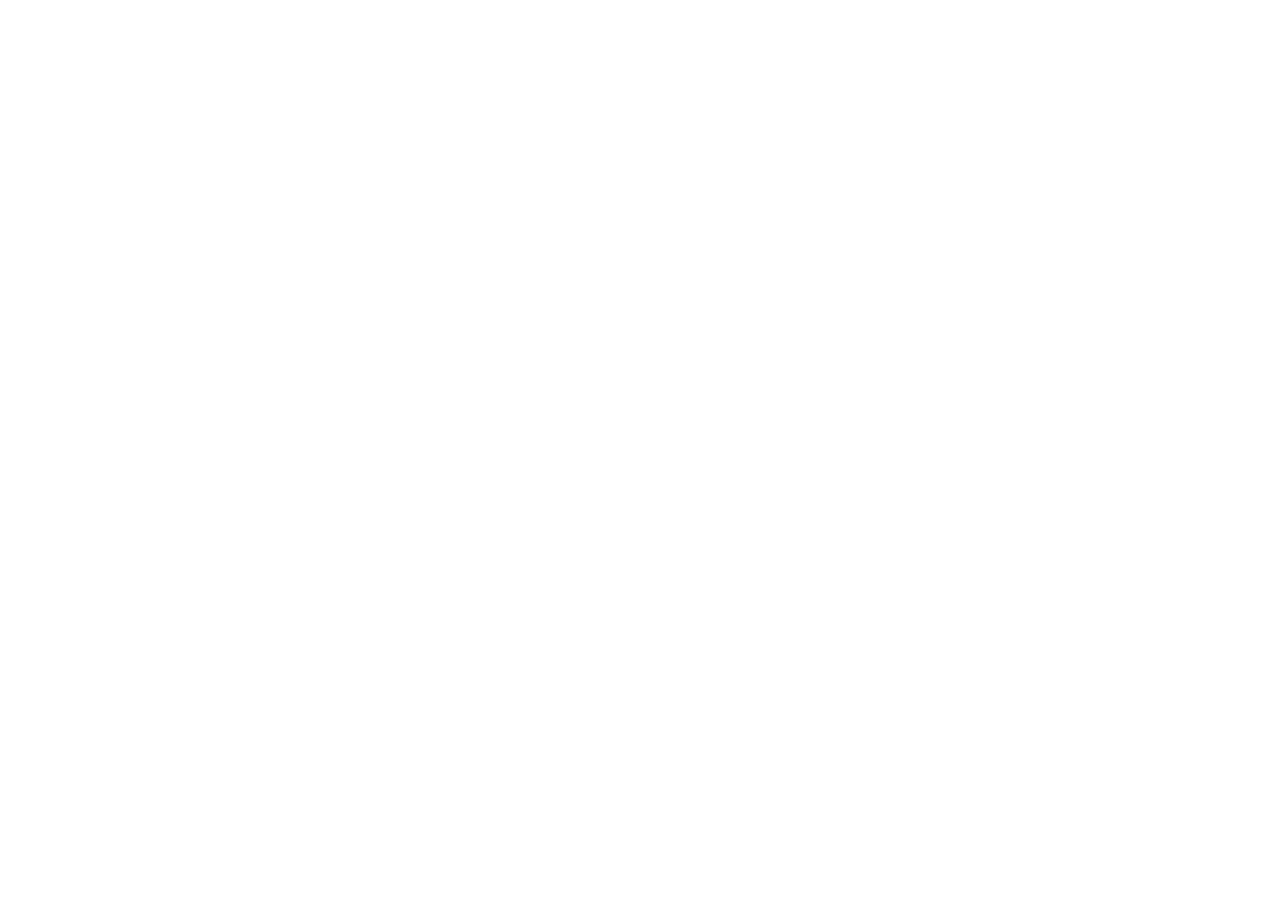
==== index.html @ 8b24df44 "index.html" ====
<!DOCTYPE html>
<html>
<head>
  <title>AnTPlay+</title>
  <style>
    html, body {
      margin: 0;
      padding: 0;
      height: 100%;
      overflow: hidden; /* prevents scrollbars around the iframe */
    }
    iframe {
      width: 100%;
      height: 100%;
      border: none;
    }
  </style>
</head>
<body>
  <iframe src="https://aventurasnatoita.wixsite.com/player"></iframe>
</body>
</html>
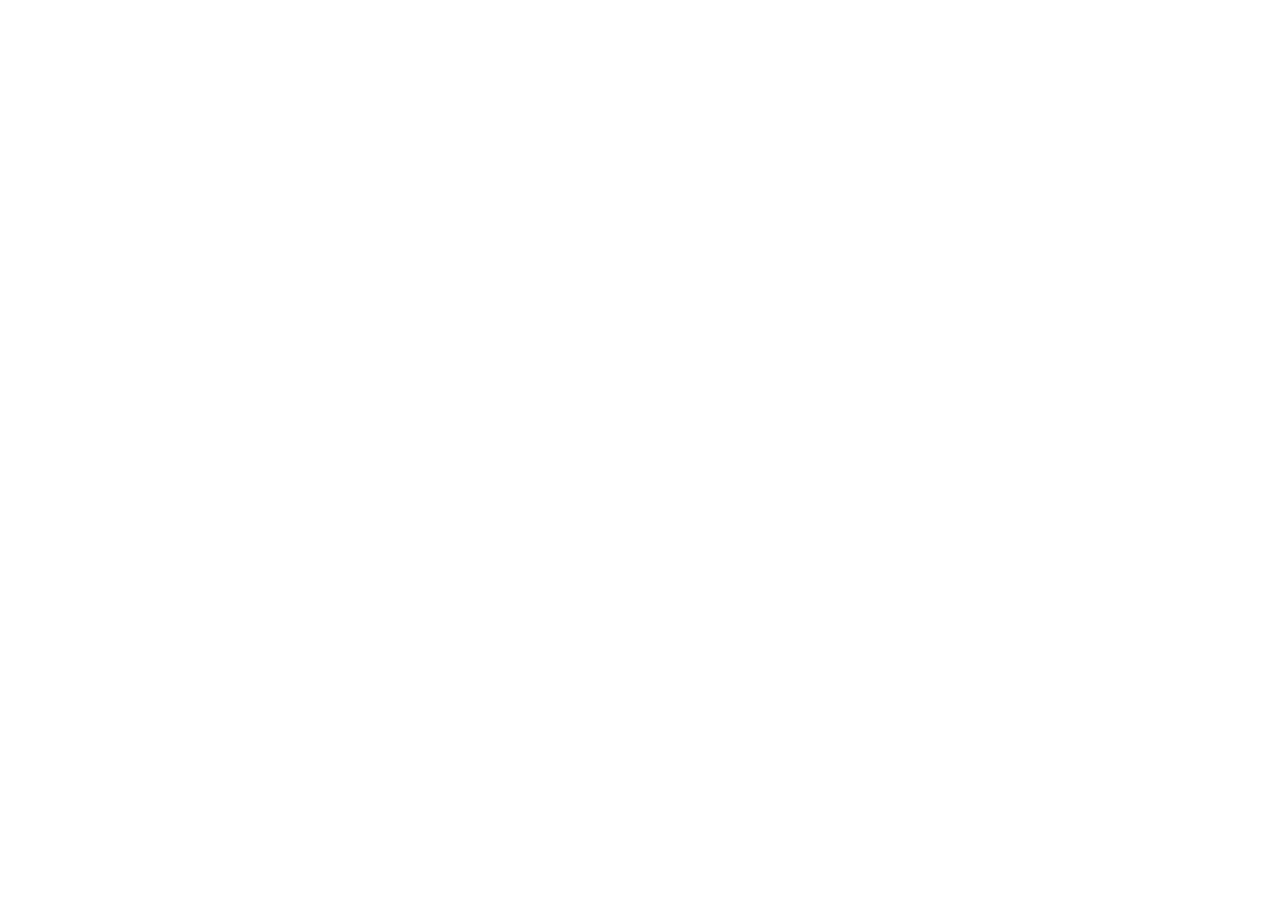
==== commit c20d3a91: "index.html" ====
--- a/index.html
+++ b/index.html
@@ -1,15 +1,22 @@
 <!DOCTYPE html>
-<html>
+<html lang="pt">
 <head>
+  <meta charset="UTF-8">
+  <meta name="viewport" content="width=device-width, initial-scale=1.0">
   <title>AnTPlay+</title>
+
+  <link rel="icon" type="image/png" href="favicon.png">
+  
   <style>
     html, body {
       margin: 0;
       padding: 0;
       height: 100%;
-      overflow: hidden; /* prevents scrollbars around the iframe */
     }
     iframe {
+      position: absolute;
+      top: 0;
+      left: 0;
       width: 100%;
       height: 100%;
       border: none;
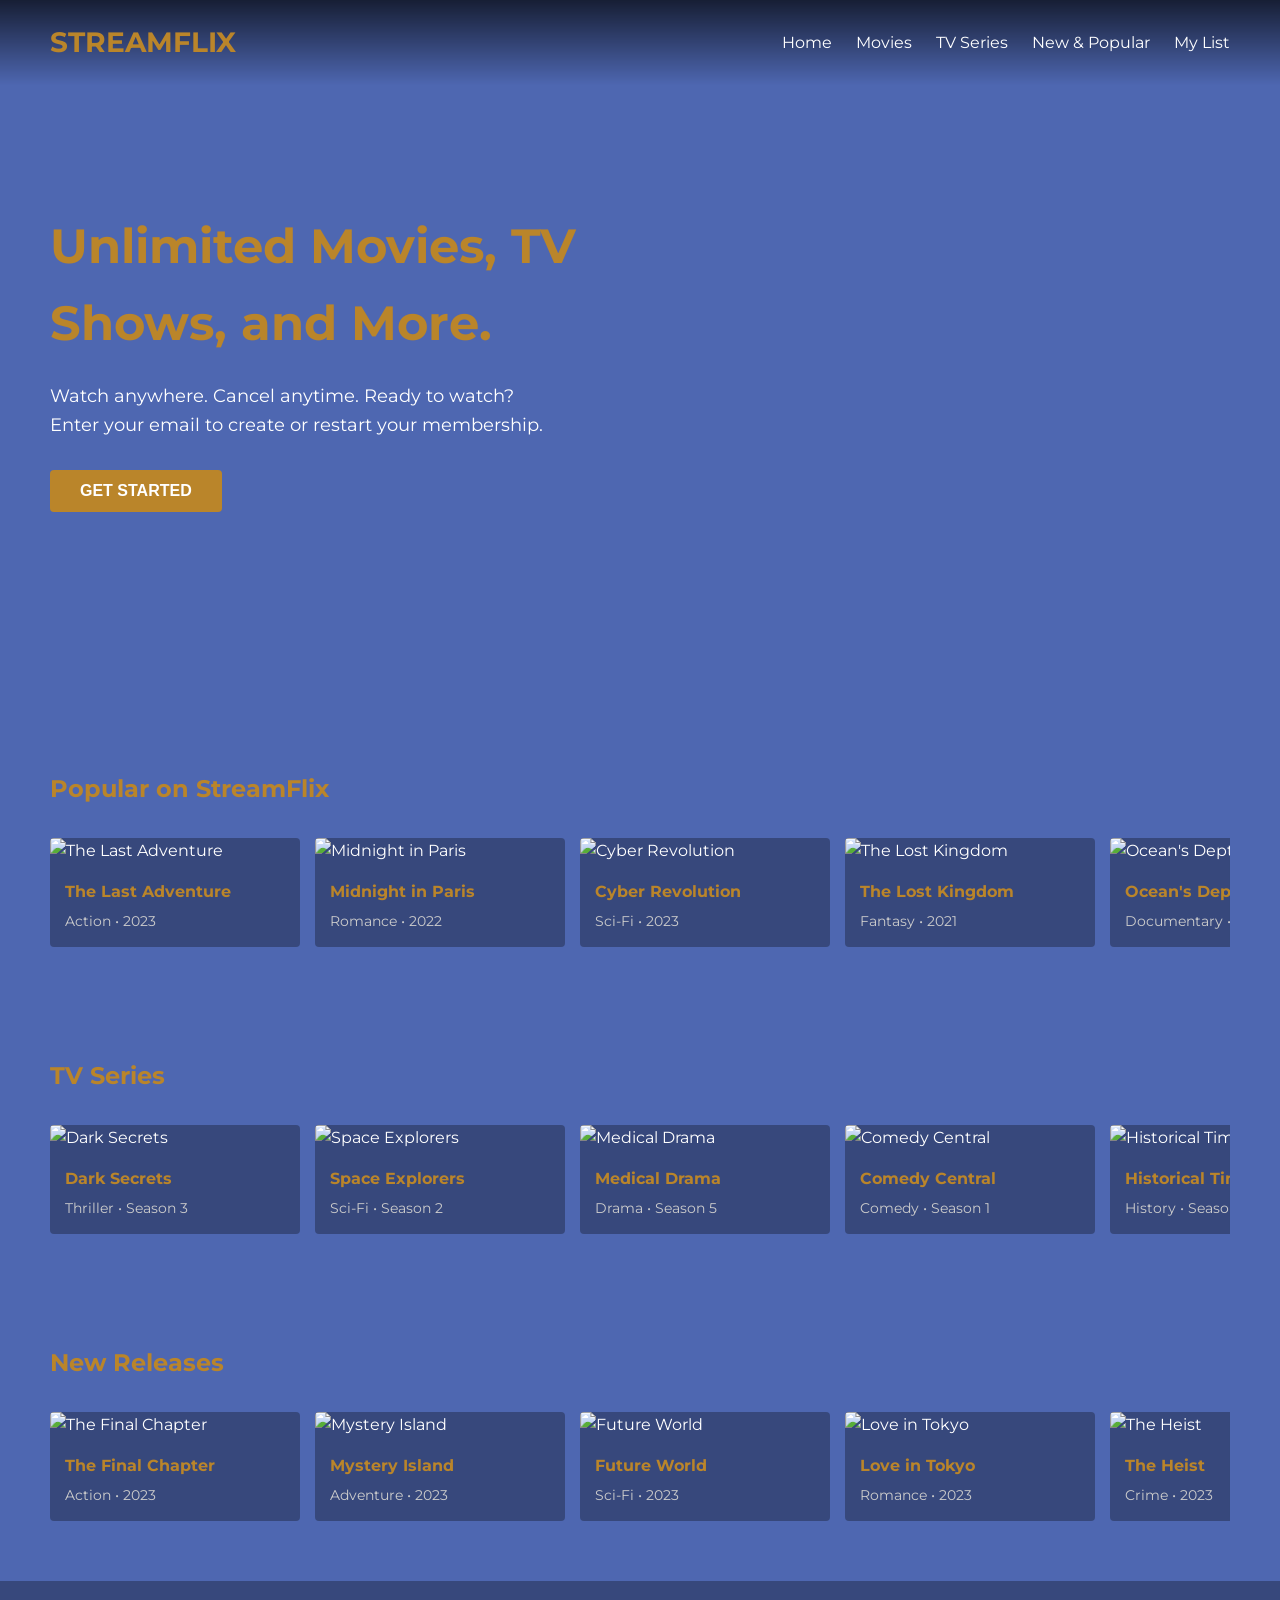
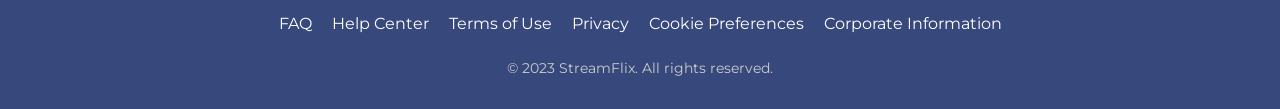
==== commit 5b98d596: "index.html" ====
--- a/index.html
+++ b/index.html
@@ -1,29 +1,455 @@
 <!DOCTYPE html>
-<html lang="pt">
+<html lang="en">
 <head>
-  <meta charset="UTF-8">
-  <meta name="viewport" content="width=device-width, initial-scale=1.0">
-  <title>AnTPlay+</title>
-
-  <link rel="icon" type="image/png" href="favicon.png">
-  
-  <style>
-    html, body {
-      margin: 0;
-      padding: 0;
-      height: 100%;
-    }
-    iframe {
-      position: absolute;
-      top: 0;
-      left: 0;
-      width: 100%;
-      height: 100%;
-      border: none;
-    }
-  </style>
+    <meta charset="UTF-8">
+    <meta name="viewport" content="width=device-width, initial-scale=1.0">
+    <title>StreamFlix - Premium Streaming</title>
+    <link href="https://fonts.googleapis.com/css2?family=Montserrat:wght@400;700&display=swap" rel="stylesheet">
+    <style>
+        * {
+            margin: 0;
+            padding: 0;
+            box-sizing: border-box;
+        }
+
+        body {
+            font-family: 'Montserrat', sans-serif;
+            background-color: #4e67b1;
+            color: #ffffff;
+            line-height: 1.6;
+        }
+
+        /* Header Styles */
+        header {
+            background: linear-gradient(to bottom, rgba(0,0,0,0.7) 0%, rgba(0,0,0,0) 100%);
+            padding: 20px 50px;
+            position: fixed;
+            width: 100%;
+            z-index: 100;
+            transition: background-color 0.3s;
+        }
+
+        header.scrolled {
+            background-color: #4e67b1;
+        }
+
+        .navbar {
+            display: flex;
+            justify-content: space-between;
+            align-items: center;
+        }
+
+        .nav-brand h1 {
+            color: #ba852a;
+            font-size: 28px;
+            font-weight: 700;
+        }
+
+        .nav-links a {
+            color: #ffffff;
+            text-decoration: none;
+            margin-left: 20px;
+            font-weight: 400;
+            transition: color 0.3s;
+        }
+
+        .nav-links a:hover {
+            color: #ba852a;
+        }
+
+        /* Hero Section */
+        .hero {
+            height: 80vh;
+            background: linear-gradient(rgba(78, 103, 177, 0.7), rgba(78, 103, 177, 0.3)), 
+                        url('https://images.unsplash.com/photo-1489599804158-8b9f2ce94598?ixlib=rb-1.2.1&auto=format&fit=crop&w=1350&q=80');
+            background-size: cover;
+            background-position: center;
+            display: flex;
+            align-items: center;
+            padding: 0 50px;
+            position: relative;
+        }
+
+        .hero-content {
+            max-width: 600px;
+            z-index: 2;
+        }
+
+        .hero h2 {
+            font-size: 48px;
+            font-weight: 700;
+            margin-bottom: 20px;
+            color: #ba852a;
+        }
+
+        .hero p {
+            font-size: 18px;
+            font-weight: 400;
+            margin-bottom: 30px;
+            max-width: 500px;
+        }
+
+        .cta-button {
+            background-color: #ba852a;
+            color: white;
+            border: none;
+            padding: 12px 30px;
+            font-size: 16px;
+            font-weight: 700;
+            border-radius: 4px;
+            cursor: pointer;
+            transition: background-color 0.3s;
+        }
+
+        .cta-button:hover {
+            background-color: #a67422;
+        }
+
+        /* Content Sections */
+        .content-section {
+            padding: 50px;
+        }
+
+        .section-title {
+            font-size: 24px;
+            font-weight: 700;
+            margin-bottom: 20px;
+            color: #ba852a;
+        }
+
+        /* Video Carousel */
+        .carousel {
+            display: flex;
+            overflow-x: auto;
+            gap: 15px;
+            padding: 10px 0;
+            scrollbar-width: none;
+        }
+
+        .carousel::-webkit-scrollbar {
+            display: none;
+        }
+
+        .video-card {
+            min-width: 250px;
+            background-color: rgba(0, 0, 0, 0.3);
+            border-radius: 4px;
+            overflow: hidden;
+            transition: transform 0.3s;
+            cursor: pointer;
+        }
+
+        .video-card:hover {
+            transform: scale(1.05);
+        }
+
+        .video-thumbnail {
+            width: 100%;
+            height: 140px;
+            object-fit: cover;
+        }
+
+        .video-info {
+            padding: 15px;
+        }
+
+        .video-title {
+            font-weight: 700;
+            margin-bottom: 5px;
+            color: #ba852a;
+        }
+
+        .video-desc {
+            font-size: 14px;
+            font-weight: 400;
+            color: #cccccc;
+        }
+
+        /* Video Player */
+        .video-player-container {
+            display: none;
+            position: fixed;
+            top: 0;
+            left: 0;
+            width: 100%;
+            height: 100%;
+            background-color: rgba(0, 0, 0, 0.9);
+            z-index: 1000;
+            justify-content: center;
+            align-items: center;
+        }
+
+        .video-player {
+            width: 80%;
+            max-width: 1000px;
+            background-color: #000;
+            border-radius: 8px;
+            overflow: hidden;
+        }
+
+        .player-header {
+            display: flex;
+            justify-content: space-between;
+            padding: 15px;
+            background-color: rgba(0, 0, 0, 0.7);
+        }
+
+        .player-title {
+            font-weight: 700;
+            color: #ba852a;
+        }
+
+        .close-player {
+            background: none;
+            border: none;
+            color: white;
+            font-size: 20px;
+            cursor: pointer;
+        }
+
+        video {
+            width: 100%;
+            height: auto;
+        }
+
+        /* Footer */
+        footer {
+            background-color: rgba(0, 0, 0, 0.3);
+            padding: 30px 50px;
+            text-align: center;
+        }
+
+        .footer-links {
+            display: flex;
+            justify-content: center;
+            gap: 20px;
+            margin-bottom: 20px;
+        }
+
+        .footer-links a {
+            color: #ffffff;
+            text-decoration: none;
+            font-weight: 400;
+        }
+
+        .footer-links a:hover {
+            color: #ba852a;
+        }
+
+        .copyright {
+            font-size: 14px;
+            color: #cccccc;
+        }
+
+        /* Responsive Design */
+        @media (max-width: 768px) {
+            header {
+                padding: 15px 20px;
+            }
+            
+            .hero {
+                padding: 0 20px;
+                height: 60vh;
+            }
+            
+            .hero h2 {
+                font-size: 32px;
+            }
+            
+            .content-section {
+                padding: 30px 20px;
+            }
+            
+            .video-card {
+                min-width: 180px;
+            }
+            
+            .video-player {
+                width: 95%;
+            }
+        }
+    </style>
 </head>
 <body>
-  <iframe src="https://aventurasnatoita.wixsite.com/player"></iframe>
+    <!-- Header -->
+    <header id="header">
+        <nav class="navbar">
+            <div class="nav-brand">
+                <h1>STREAMFLIX</h1>
+            </div>
+            <div class="nav-links">
+                <a href="#home">Home</a>
+                <a href="#movies">Movies</a>
+                <a href="#series">TV Series</a>
+                <a href="#new">New & Popular</a>
+                <a href="#mylist">My List</a>
+            </div>
+        </nav>
+    </header>
+
+    <!-- Hero Section -->
+    <section class="hero" id="home">
+        <div class="hero-content">
+            <h2>Unlimited Movies, TV Shows, and More.</h2>
+            <p>Watch anywhere. Cancel anytime. Ready to watch? Enter your email to create or restart your membership.</p>
+            <button class="cta-button">GET STARTED</button>
+        </div>
+    </section>
+
+    <!-- Featured Movies -->
+    <section class="content-section" id="movies">
+        <h2 class="section-title">Popular on StreamFlix</h2>
+        <div class="carousel">
+            <!-- Movie cards will be populated by JavaScript -->
+        </div>
+    </section>
+
+    <!-- TV Series -->
+    <section class="content-section" id="series">
+        <h2 class="section-title">TV Series</h2>
+        <div class="carousel">
+            <!-- TV series cards will be populated by JavaScript -->
+        </div>
+    </section>
+
+    <!-- New Releases -->
+    <section class="content-section" id="new">
+        <h2 class="section-title">New Releases</h2>
+        <div class="carousel">
+            <!-- New release cards will be populated by JavaScript -->
+        </div>
+    </section>
+
+    <!-- Video Player -->
+    <div class="video-player-container" id="videoPlayer">
+        <div class="video-player">
+            <div class="player-header">
+                <div class="player-title" id="playerTitle">Movie Title</div>
+                <button class="close-player" id="closePlayer">&times;</button>
+            </div>
+            <video id="mainVideo" controls>
+                <source src="" type="video/mp4">
+                Your browser does not support the video tag.
+            </video>
+        </div>
+    </div>
+
+    <!-- Footer -->
+    <footer>
+        <div class="footer-links">
+            <a href="#">FAQ</a>
+            <a href="#">Help Center</a>
+            <a href="#">Terms of Use</a>
+            <a href="#">Privacy</a>
+            <a href="#">Cookie Preferences</a>
+            <a href="#">Corporate Information</a>
+        </div>
+        <p class="copyright">© 2023 StreamFlix. All rights reserved.</p>
+    </footer>
+
+    <script>
+        // Sample video data
+        const videoData = {
+            popular: [
+                { id: 1, title: "The Last Adventure", description: "Action • 2023", thumbnail: "https://images.unsplash.com/photo-1536440136628-849c177e76a1?ixlib=rb-1.2.1&auto=format&fit=crop&w=500&q=60", videoUrl: "https://commondatastorage.googleapis.com/gtv-videos-bucket/sample/BigBuckBunny.mp4" },
+                { id: 2, title: "Midnight in Paris", description: "Romance • 2022", thumbnail: "https://images.unsplash.com/photo-1485846234645-a62644f84728?ixlib=rb-1.2.1&auto=format&fit=crop&w=500&q=60", videoUrl: "https://commondatastorage.googleapis.com/gtv-videos-bucket/sample/ElephantsDream.mp4" },
+                { id: 3, title: "Cyber Revolution", description: "Sci-Fi • 2023", thumbnail: "https://images.unsplash.com/photo-1560169897-fc0cdbdfa4d5?ixlib=rb-1.2.1&auto=format&fit=crop&w=500&q=60", videoUrl: "https://commondatastorage.googleapis.com/gtv-videos-bucket/sample/ForBiggerBlazes.mp4" },
+                { id: 4, title: "The Lost Kingdom", description: "Fantasy • 2021", thumbnail: "https://images.unsplash.com/photo-1594909122845-11baa439b7bf?ixlib=rb-1.2.1&auto=format&fit=crop&w=500&q=60", videoUrl: "https://commondatastorage.googleapis.com/gtv-videos-bucket/sample/ForBiggerEscapes.mp4" },
+                { id: 5, title: "Ocean's Depth", description: "Documentary • 2023", thumbnail: "https://images.unsplash.com/photo-1574375927938-d5a98e8ffe85?ixlib=rb-1.2.1&auto=format&fit=crop&w=500&q=60", videoUrl: "https://commondatastorage.googleapis.com/gtv-videos-bucket/sample/ForBiggerFun.mp4" }
+            ],
+            series: [
+                { id: 6, title: "Dark Secrets", description: "Thriller • Season 3", thumbnail: "https://images.unsplash.com/photo-1551029506-0807df4e2031?ixlib=rb-1.2.1&auto=format&fit=crop&w=500&q=60", videoUrl: "https://commondatastorage.googleapis.com/gtv-videos-bucket/sample/ForBiggerJoyrides.mp4" },
+                { id: 7, title: "Space Explorers", description: "Sci-Fi • Season 2", thumbnail: "https://images.unsplash.com/photo-1535016120720-40c646be5580?ixlib=rb-1.2.1&auto=format&fit=crop&w=500&q=60", videoUrl: "https://commondatastorage.googleapis.com/gtv-videos-bucket/sample/ForBiggerMeltdowns.mp4" },
+                { id: 8, title: "Medical Drama", description: "Drama • Season 5", thumbnail: "https://images.unsplash.com/photo-1551029506-0807df4e2031?ixlib=rb-1.2.1&auto=format&fit=crop&w=500&q=60", videoUrl: "https://commondatastorage.googleapis.com/gtv-videos-bucket/sample/Sintel.mp4" },
+                { id: 9, title: "Comedy Central", description: "Comedy • Season 1", thumbnail: "https://images.unsplash.com/photo-1534447677768-be436bb09401?ixlib=rb-1.2.1&auto=format&fit=crop&w=500&q=60", videoUrl: "https://commondatastorage.googleapis.com/gtv-videos-bucket/sample/SubaruOutbackOnStreetAndDirt.mp4" },
+                { id: 10, title: "Historical Times", description: "History • Season 2", thumbnail: "https://images.unsplash.com/photo-1594909122845-11baa439b7bf?ixlib=rb-1.2.1&auto=format&fit=crop&w=500&q=60", videoUrl: "https://commondatastorage.googleapis.com/gtv-videos-bucket/sample/TearsOfSteel.mp4" }
+            ],
+            newReleases: [
+                { id: 11, title: "The Final Chapter", description: "Action • 2023", thumbnail: "https://images.unsplash.com/photo-1489599804158-8b9f2ce94598?ixlib=rb-1.2.1&auto=format&fit=crop&w=500&q=60", videoUrl: "https://commondatastorage.googleapis.com/gtv-videos-bucket/sample/VolkswagenGTIReview.mp4" },
+                { id: 12, title: "Mystery Island", description: "Adventure • 2023", thumbnail: "https://images.unsplash.com/photo-1574375927938-d5a98e8ffe85?ixlib=rb-1.2.1&auto=format&fit=crop&w=500&q=60", videoUrl: "https://commondatastorage.googleapis.com/gtv-videos-bucket/sample/WeAreGoingOnBullrun.mp4" },
+                { id: 13, title: "Future World", description: "Sci-Fi • 2023", thumbnail: "https://images.unsplash.com/photo-1536440136628-849c177e76a1?ixlib=rb-1.2.1&auto=format&fit=crop&w=500&q=60", videoUrl: "https://commondatastorage.googleapis.com/gtv-videos-bucket/sample/WhatCarCanYouGetForAGrand.mp4" },
+                { id: 14, title: "Love in Tokyo", description: "Romance • 2023", thumbnail: "https://images.unsplash.com/photo-1560169897-fc0cdbdfa4d5?ixlib=rb-1.2.1&auto=format&fit=crop&w=500&q=60", videoUrl: "https://commondatastorage.googleapis.com/gtv-videos-bucket/sample/BigBuckBunny.mp4" },
+                { id: 15, title: "The Heist", description: "Crime • 2023", thumbnail: "https://images.unsplash.com/photo-1485846234645-a62644f84728?ixlib=rb-1.2.1&auto=format&fit=crop&w=500&q=60", videoUrl: "https://commondatastorage.googleapis.com/gtv-videos-bucket/sample/ElephantsDream.mp4" }
+            ]
+        };
+
+        // DOM Elements
+        const videoPlayer = document.getElementById('videoPlayer');
+        const mainVideo = document.getElementById('mainVideo');
+        const playerTitle = document.getElementById('playerTitle');
+        const closePlayer = document.getElementById('closePlayer');
+        const header = document.getElementById('header');
+
+        // Populate video carousels
+        document.addEventListener('DOMContentLoaded', () => {
+            // Popular movies
+            const popularCarousel = document.querySelector('#movies .carousel');
+            videoData.popular.forEach(video => {
+                popularCarousel.appendChild(createVideoCard(video));
+            });
+
+            // TV series
+            const seriesCarousel = document.querySelector('#series .carousel');
+            videoData.series.forEach(video => {
+                seriesCarousel.appendChild(createVideoCard(video));
+            });
+
+            // New releases
+            const newReleasesCarousel = document.querySelector('#new .carousel');
+            videoData.newReleases.forEach(video => {
+                newReleasesCarousel.appendChild(createVideoCard(video));
+            });
+
+            // Header scroll effect
+            window.addEventListener('scroll', () => {
+                if (window.scrollY > 100) {
+                    header.classList.add('scrolled');
+                } else {
+                    header.classList.remove('scrolled');
+                }
+            });
+        });
+
+        // Create video card element
+        function createVideoCard(video) {
+            const card = document.createElement('div');
+            card.className = 'video-card';
+            card.innerHTML = `
+                <img src="${video.thumbnail}" alt="${video.title}" class="video-thumbnail">
+                <div class="video-info">
+                    <div class="video-title">${video.title}</div>
+                    <div class="video-desc">${video.description}</div>
+                </div>
+            `;
+            
+            card.addEventListener('click', () => {
+                playVideo(video);
+            });
+            
+            return card;
+        }
+
+        // Play video function
+        function playVideo(video) {
+            playerTitle.textContent = video.title;
+            mainVideo.src = video.videoUrl;
+            videoPlayer.style.display = 'flex';
+            mainVideo.play();
+        }
+
+        // Close video player
+        closePlayer.addEventListener('click', () => {
+            videoPlayer.style.display = 'none';
+            mainVideo.pause();
+        });
+
+        // Close video player when clicking outside
+        videoPlayer.addEventListener('click', (e) => {
+            if (e.target === videoPlayer) {
+                videoPlayer.style.display = 'none';
+                mainVideo.pause();
+            }
+        });
+    </script>
 </body>
 </html>
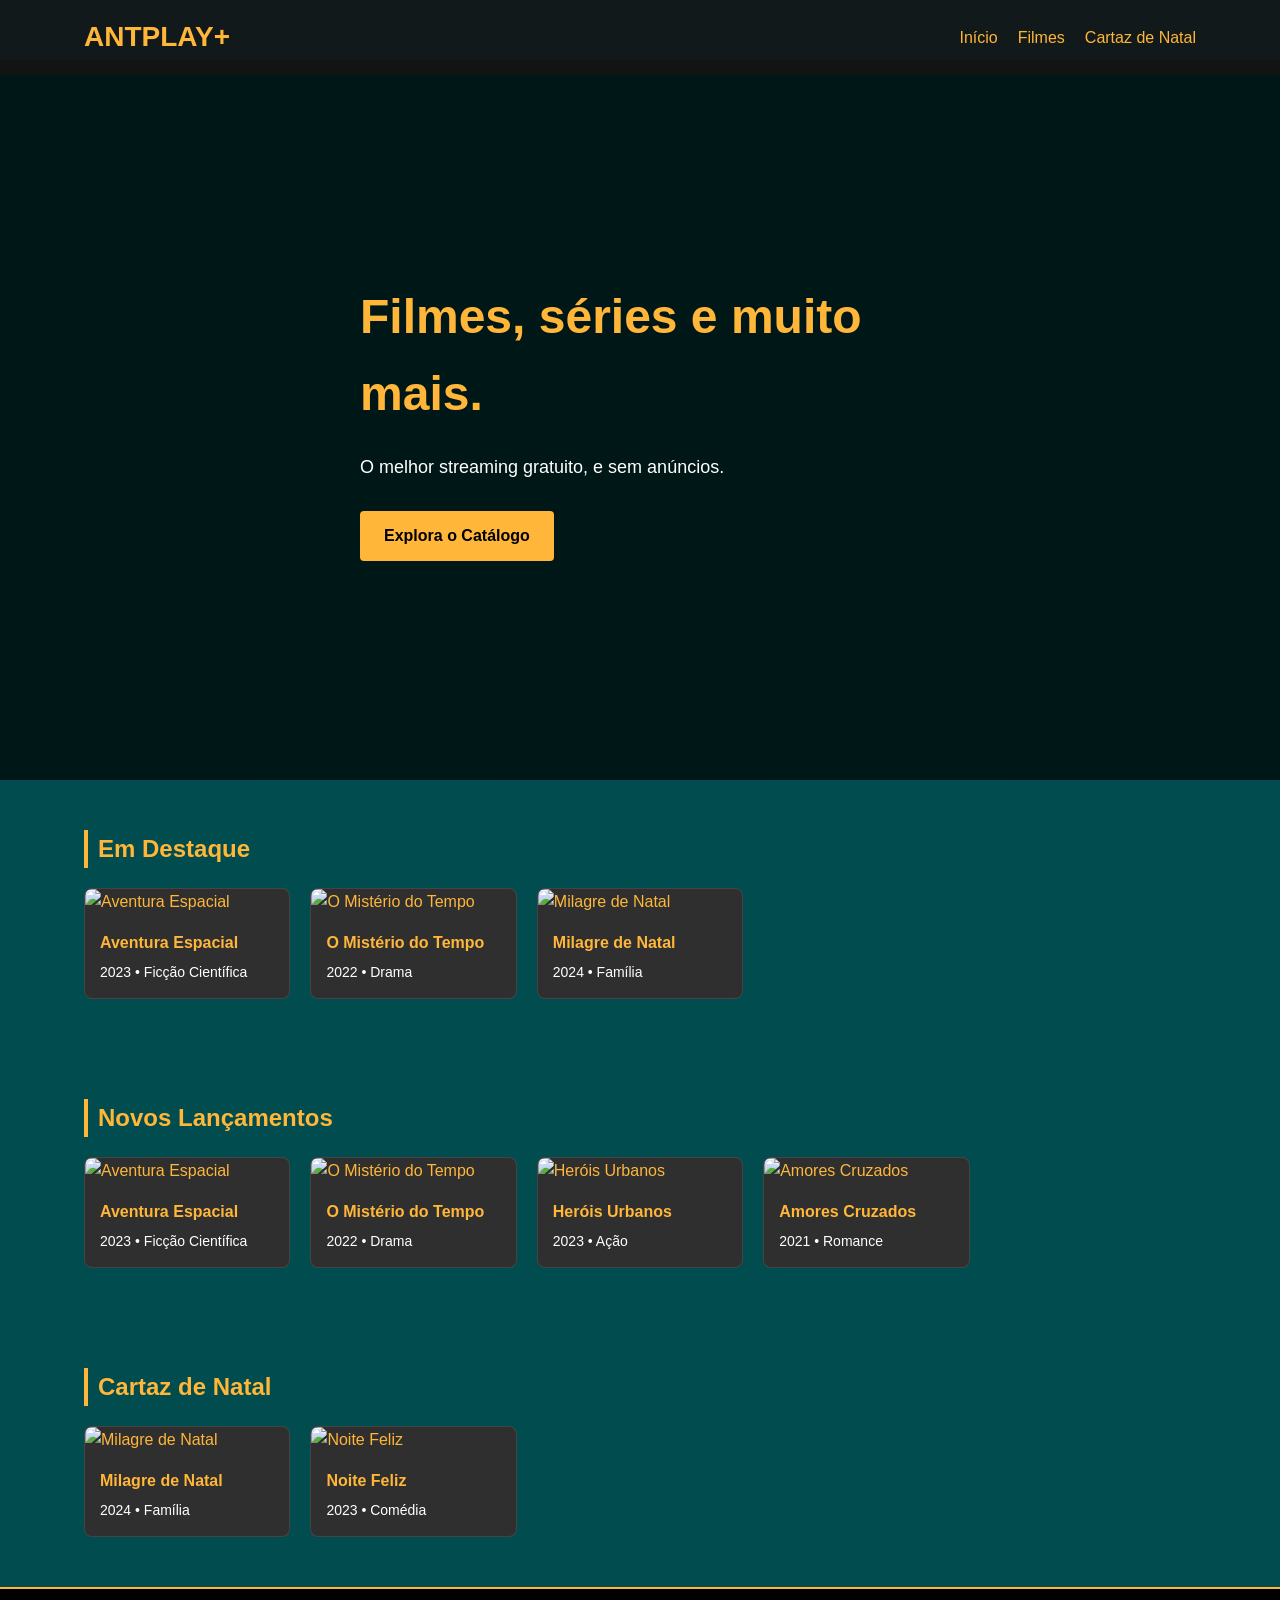
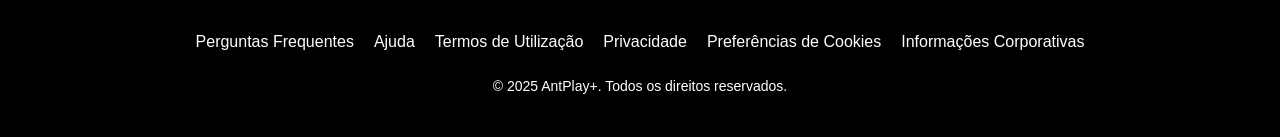
==== commit a5659f1b: "index.html" ====
--- a/index.html
+++ b/index.html
@@ -1,455 +1,1084 @@
 <!DOCTYPE html>
-<html lang="en">
+<html lang="pt">
 <head>
     <meta charset="UTF-8">
     <meta name="viewport" content="width=device-width, initial-scale=1.0">
-    <title>StreamFlix - Premium Streaming</title>
-    <link href="https://fonts.googleapis.com/css2?family=Montserrat:wght@400;700&display=swap" rel="stylesheet">
+    <title>AntPlay+</title>
     <style>
+        :root {
+            --primary: #014c4f;
+            --dark: #000000;
+            --light: #ffb639;
+            --gray: #ffffff;
+            --dark-gray: #2f2f2f;
+        }
+        
         * {
             margin: 0;
             padding: 0;
             box-sizing: border-box;
-        }
-
+            font-family: 'Montserrat', Arial, sans-serif;
+        }
+        
         body {
-            font-family: 'Montserrat', sans-serif;
-            background-color: #4e67b1;
-            color: #ffffff;
+            background-color: var(--primary);
+            color: var(--light);
             line-height: 1.6;
         }
-
-        /* Header Styles */
+        
+        a {
+            text-decoration: none;
+            color: inherit;
+        }
+        
+        button {
+            cursor: pointer;
+            border: none;
+            outline: none;
+        }
+        
+        .container {
+            width: 90%;
+            max-width: 1200px;
+            margin: 0 auto;
+            padding: 0 20px;
+        }
+        
+        /* Header */
         header {
-            background: linear-gradient(to bottom, rgba(0,0,0,0.7) 0%, rgba(0,0,0,0) 100%);
-            padding: 20px 50px;
+            background-color: rgba(20, 20, 20, 0.9);
             position: fixed;
+            top: 0;
+            left: 0;
             width: 100%;
-            z-index: 100;
-            transition: background-color 0.3s;
-        }
-
-        header.scrolled {
-            background-color: #4e67b1;
-        }
-
-        .navbar {
+            z-index: 1000;
+            padding: 15px 0;
+        }
+        
+        .header-content {
             display: flex;
             justify-content: space-between;
             align-items: center;
         }
-
-        .nav-brand h1 {
-            color: #ba852a;
+        
+        .logo {
             font-size: 28px;
-            font-weight: 700;
-        }
-
-        .nav-links a {
-            color: #ffffff;
-            text-decoration: none;
+            font-weight: bold;
+            color: var(--light);
+        }
+        
+        nav ul {
+            display: flex;
+            list-style: none;
+        }
+        
+        nav ul li {
             margin-left: 20px;
-            font-weight: 400;
+        }
+        
+        nav ul li a {
+            font-size: 16px;
             transition: color 0.3s;
         }
-
-        .nav-links a:hover {
-            color: #ba852a;
-        }
-
+        
+        nav ul li a:hover {
+            color: var(--light);
+        }
+        
         /* Hero Section */
         .hero {
             height: 80vh;
-            background: linear-gradient(rgba(78, 103, 177, 0.7), rgba(78, 103, 177, 0.3)), 
-                        url('https://images.unsplash.com/photo-1489599804158-8b9f2ce94598?ixlib=rb-1.2.1&auto=format&fit=crop&w=1350&q=80');
-            background-size: cover;
-            background-position: center;
+            background: linear-gradient(rgba(0, 0, 0, 0.7), rgba(0, 0, 0, 0.7)), 
+                        url('https://images.unsplash.com/photo-1489599809505-7ed0abfe5343?ixlib=rb-4.0.3&auto=format&fit=crop&w=1920&q=80') no-repeat center center/cover;
             display: flex;
             align-items: center;
-            padding: 0 50px;
-            position: relative;
-        }
-
+            margin-top: 60px;
+        }
+        
         .hero-content {
             max-width: 600px;
-            z-index: 2;
-        }
-
-        .hero h2 {
+        }
+        
+        .hero h1 {
             font-size: 48px;
-            font-weight: 700;
             margin-bottom: 20px;
-            color: #ba852a;
-        }
-
+            color: var(--light);
+        }
+        
         .hero p {
             font-size: 18px;
-            font-weight: 400;
             margin-bottom: 30px;
-            max-width: 500px;
-        }
-
-        .cta-button {
-            background-color: #ba852a;
-            color: white;
-            border: none;
-            padding: 12px 30px;
+            color: var(--gray);
+        }
+        
+        .btn {
+            display: inline-block;
+            background-color: var(--light);
+            color: var(--dark);
+            padding: 12px 24px;
+            border-radius: 4px;
             font-size: 16px;
-            font-weight: 700;
-            border-radius: 4px;
-            cursor: pointer;
-            transition: background-color 0.3s;
-        }
-
-        .cta-button:hover {
-            background-color: #a67422;
-        }
-
+            font-weight: bold;
+            transition: all 0.3s;
+        }
+        
+        .btn:hover {
+            background-color: #e6a02e;
+            transform: translateY(-2px);
+        }
+        
         /* Content Sections */
-        .content-section {
-            padding: 50px;
-        }
-
+        section {
+            padding: 50px 0;
+        }
+        
         .section-title {
             font-size: 24px;
-            font-weight: 700;
             margin-bottom: 20px;
-            color: #ba852a;
-        }
-
-        /* Video Carousel */
-        .carousel {
+            border-left: 4px solid var(--light);
+            padding-left: 10px;
+            color: var(--light);
+        }
+        
+        .content-grid {
+            display: grid;
+            grid-template-columns: repeat(auto-fill, minmax(200px, 1fr));
+            gap: 20px;
+        }
+        
+        .content-card {
+            background-color: var(--dark-gray);
+            border-radius: 8px;
+            overflow: hidden;
+            transition: transform 0.3s, box-shadow 0.3s;
+            border: 1px solid rgba(255, 255, 255, 0.1);
+        }
+        
+        .content-card:hover {
+            transform: scale(1.05);
+            box-shadow: 0 10px 20px rgba(0, 0, 0, 0.3);
+        }
+        
+        .content-card img {
+            width: 100%;
+            height: 300px;
+            object-fit: cover;
+        }
+        
+        .content-info {
+            padding: 15px;
+        }
+        
+        .content-info h3 {
+            font-size: 16px;
+            margin-bottom: 5px;
+            color: var(--light);
+        }
+        
+        .content-info p {
+            font-size: 14px;
+            color: var(--gray);
+        }
+        
+        /* Footer */
+        footer {
+            background-color: #000;
+            padding: 40px 0;
+            text-align: center;
+            border-top: 2px solid var(--light);
+        }
+        
+        .footer-links {
             display: flex;
-            overflow-x: auto;
+            justify-content: center;
+            flex-wrap: wrap;
+            margin-bottom: 20px;
+            gap: 20px;
+        }
+        
+        .footer-links a {
+            color: var(--gray);
+            transition: color 0.3s;
+        }
+        
+        .footer-links a:hover {
+            color: var(--light);
+        }
+        
+        .copyright {
+            color: var(--gray);
+            font-size: 14px;
+        }
+        
+        /* Movie Details Page */
+        .movie-details {
+            margin-top: 80px;
+            padding: 40px 0;
+            min-height: calc(100vh - 80px);
+        }
+        
+        .movie-header {
+            display: flex;
+            gap: 30px;
+            margin-bottom: 30px;
+        }
+        
+        .movie-poster {
+            flex: 0 0 300px;
+        }
+        
+        .movie-poster img {
+            width: 100%;
+            border-radius: 8px;
+            box-shadow: 0 10px 30px rgba(0, 0, 0, 0.5);
+        }
+        
+        .movie-info {
+            flex: 1;
+        }
+        
+        .movie-info h1 {
+            font-size: 36px;
+            margin-bottom: 10px;
+            color: var(--light);
+        }
+        
+        .movie-meta {
+            display: flex;
             gap: 15px;
-            padding: 10px 0;
-            scrollbar-width: none;
-        }
-
-        .carousel::-webkit-scrollbar {
-            display: none;
-        }
-
-        .video-card {
-            min-width: 250px;
-            background-color: rgba(0, 0, 0, 0.3);
+            margin-bottom: 20px;
+            color: var(--gray);
+            flex-wrap: wrap;
+        }
+        
+        .movie-meta span {
+            background: rgba(255, 255, 255, 0.1);
+            padding: 4px 8px;
             border-radius: 4px;
+        }
+        
+        .movie-description {
+            margin-bottom: 30px;
+            line-height: 1.8;
+            color: var(--gray);
+            font-size: 16px;
+        }
+        
+        .progress-bar {
+            width: 100%;
+            height: 6px;
+            background-color: var(--dark-gray);
+            border-radius: 3px;
+            margin-bottom: 10px;
             overflow: hidden;
-            transition: transform 0.3s;
-            cursor: pointer;
-        }
-
-        .video-card:hover {
-            transform: scale(1.05);
-        }
-
-        .video-thumbnail {
-            width: 100%;
-            height: 140px;
-            object-fit: cover;
-        }
-
-        .video-info {
-            padding: 15px;
-        }
-
-        .video-title {
-            font-weight: 700;
-            margin-bottom: 5px;
-            color: #ba852a;
-        }
-
-        .video-desc {
+        }
+        
+        .progress {
+            height: 100%;
+            background-color: var(--light);
+            transition: width 0.3s;
+        }
+        
+        .progress-text {
             font-size: 14px;
-            font-weight: 400;
-            color: #cccccc;
-        }
-
-        /* Video Player */
-        .video-player-container {
-            display: none;
+            color: var(--gray);
+            margin-bottom: 20px;
+        }
+        
+        /* Player */
+        .player-container {
             position: fixed;
             top: 0;
             left: 0;
             width: 100%;
             height: 100%;
-            background-color: rgba(0, 0, 0, 0.9);
-            z-index: 1000;
+            background-color: #000;
+            z-index: 2000;
+            display: none;
+        }
+        
+        .player-header {
+            position: absolute;
+            top: 0;
+            left: 0;
+            width: 100%;
+            padding: 20px;
+            display: flex;
+            justify-content: space-between;
+            align-items: center;
+            background: linear-gradient(to bottom, rgba(0,0,0,0.7), transparent);
+            z-index: 10;
+            transition: opacity 0.3s;
+        }
+        
+        .player-close {
+            background: none;
+            color: white;
+            font-size: 24px;
+            padding: 10px;
+            border-radius: 50%;
+            transition: background-color 0.3s;
+        }
+        
+        .player-close:hover {
+            background-color: rgba(255, 255, 255, 0.1);
+        }
+        
+        .player-video {
+            width: 100%;
+            height: 100%;
+            object-fit: contain;
+        }
+        
+        .player-controls {
+            position: absolute;
+            bottom: 0;
+            left: 0;
+            width: 100%;
+            padding: 20px;
+            background: linear-gradient(to top, rgba(0,0,0,0.7), transparent);
+            display: flex;
+            flex-direction: column;
+            gap: 10px;
+            z-index: 10;
+            transition: opacity 0.3s;
+        }
+        
+        .progress-controls {
+            display: flex;
+            align-items: center;
+            gap: 10px;
+        }
+        
+        .time-display {
+            color: white;
+            font-size: 14px;
+            min-width: 100px;
+        }
+        
+        #progress-bar {
+            flex: 1;
+            height: 6px;
+            background: rgba(255, 255, 255, 0.3);
+            border-radius: 3px;
+            outline: none;
+            cursor: pointer;
+        }
+        
+        #progress-bar::-webkit-slider-thumb {
+            appearance: none;
+            width: 16px;
+            height: 16px;
+            border-radius: 50%;
+            background: var(--light);
+            cursor: pointer;
+        }
+        
+        .player-buttons {
+            display: flex;
+            gap: 15px;
+            align-items: center;
+            flex-wrap: wrap;
+        }
+        
+        .player-btn {
+            background: rgba(255, 255, 255, 0.2);
+            color: white;
+            font-size: 18px;
+            padding: 8px 12px;
+            border-radius: 4px;
+            transition: background-color 0.3s;
+        }
+        
+        .player-btn:hover {
+            background: rgba(255, 255, 255, 0.3);
+        }
+        
+        .quality-selector, .subtitle-selector {
+            background: rgba(255, 255, 255, 0.2);
+            color: white;
+            border: none;
+            padding: 8px 12px;
+            border-radius: 4px;
+            cursor: pointer;
+        }
+        
+        .quality-selector option, .subtitle-selector option {
+            background: #333;
+            color: white;
+        }
+        
+        /* Loading State */
+        .loading {
+            display: flex;
             justify-content: center;
             align-items: center;
-        }
-
-        .video-player {
-            width: 80%;
-            max-width: 1000px;
-            background-color: #000;
-            border-radius: 8px;
-            overflow: hidden;
-        }
-
-        .player-header {
-            display: flex;
-            justify-content: space-between;
-            padding: 15px;
-            background-color: rgba(0, 0, 0, 0.7);
-        }
-
-        .player-title {
-            font-weight: 700;
-            color: #ba852a;
-        }
-
-        .close-player {
-            background: none;
-            border: none;
-            color: white;
-            font-size: 20px;
-            cursor: pointer;
-        }
-
-        video {
-            width: 100%;
-            height: auto;
-        }
-
-        /* Footer */
-        footer {
-            background-color: rgba(0, 0, 0, 0.3);
-            padding: 30px 50px;
-            text-align: center;
-        }
-
-        .footer-links {
-            display: flex;
-            justify-content: center;
-            gap: 20px;
-            margin-bottom: 20px;
-        }
-
-        .footer-links a {
-            color: #ffffff;
-            text-decoration: none;
-            font-weight: 400;
-        }
-
-        .footer-links a:hover {
-            color: #ba852a;
-        }
-
-        .copyright {
-            font-size: 14px;
-            color: #cccccc;
-        }
-
-        /* Responsive Design */
+            height: 200px;
+            font-size: 18px;
+            color: var(--gray);
+        }
+        
+        /* Responsive */
         @media (max-width: 768px) {
-            header {
-                padding: 15px 20px;
-            }
-            
-            .hero {
-                padding: 0 20px;
-                height: 60vh;
-            }
-            
-            .hero h2 {
-                font-size: 32px;
-            }
-            
-            .content-section {
-                padding: 30px 20px;
-            }
-            
-            .video-card {
-                min-width: 180px;
-            }
-            
-            .video-player {
-                width: 95%;
+            .movie-header {
+                flex-direction: column;
+            }
+            
+            .movie-poster {
+                flex: 0 0 auto;
+                max-width: 300px;
+                margin: 0 auto;
+            }
+            
+            .hero h1 {
+                font-size: 36px;
+            }
+            
+            .content-grid {
+                grid-template-columns: repeat(auto-fill, minmax(150px, 1fr));
+            }
+            
+            .player-buttons {
+                gap: 10px;
+            }
+            
+            .player-btn, .quality-selector, .subtitle-selector {
+                font-size: 14px;
+                padding: 6px 8px;
+            }
+            
+            .header-content {
+                flex-direction: column;
+                gap: 10px;
+            }
+            
+            nav ul {
+                gap: 10px;
+            }
+            
+            nav ul li {
+                margin-left: 0;
             }
         }
     </style>
 </head>
 <body>
     <!-- Header -->
-    <header id="header">
-        <nav class="navbar">
-            <div class="nav-brand">
-                <h1>STREAMFLIX</h1>
+    <header>
+        <div class="container header-content">
+            <a href="#" class="logo">ANTPLAY+</a>
+            <nav>
+                <ul>
+                    <li><a href="#inicio">Início</a></li>
+                    <li><a href="#filmes">Filmes</a></li>
+                    <li><a href="#cartaz">Cartaz de Natal</a></li>
+                </ul>
+            </nav>
+        </div>
+    </header>
+
+    <!-- Main Content -->
+    <main id="main-content">
+        <!-- Home Page -->
+        <section class="hero" id="inicio">
+            <div class="container hero-content">
+                <h1>Filmes, séries e muito mais.</h1>
+                <p>O melhor streaming gratuito, e sem anúncios.</p>
+                <a href="#filmes" class="btn">Explora o Catálogo</a>
             </div>
-            <div class="nav-links">
-                <a href="#home">Home</a>
-                <a href="#movies">Movies</a>
-                <a href="#series">TV Series</a>
-                <a href="#new">New & Popular</a>
-                <a href="#mylist">My List</a>
+        </section>
+
+        <section id="filmes">
+            <div class="container">
+                <h2 class="section-title">Em Destaque</h2>
+                <div class="content-grid" id="featured-content">
+                    <div class="loading">A carregar conteúdos...</div>
+                </div>
             </div>
-        </nav>
-    </header>
-
-    <!-- Hero Section -->
-    <section class="hero" id="home">
-        <div class="hero-content">
-            <h2>Unlimited Movies, TV Shows, and More.</h2>
-            <p>Watch anywhere. Cancel anytime. Ready to watch? Enter your email to create or restart your membership.</p>
-            <button class="cta-button">GET STARTED</button>
+        </section>
+
+        <section>
+            <div class="container">
+                <h2 class="section-title">Novos Lançamentos</h2>
+                <div class="content-grid" id="new-releases">
+                    <div class="loading">A carregar conteúdos...</div>
+                </div>
+            </div>
+        </section>
+
+        <section id="cartaz">
+            <div class="container">
+                <h2 class="section-title">Cartaz de Natal</h2>
+                <div class="content-grid" id="christmas-content">
+                    <div class="loading">A carregar conteúdos de Natal...</div>
+                </div>
+            </div>
+        </section>
+    </main>
+
+    <!-- Footer -->
+    <footer>
+        <div class="container">
+            <div class="footer-links">
+                <a href="#">Perguntas Frequentes</a>
+                <a href="#">Ajuda</a>
+                <a href="#">Termos de Utilização</a>
+                <a href="#">Privacidade</a>
+                <a href="#">Preferências de Cookies</a>
+                <a href="#">Informações Corporativas</a>
+            </div>
+            <p class="copyright">© 2025 AntPlay+. Todos os direitos reservados.</p>
         </div>
-    </section>
-
-    <!-- Featured Movies -->
-    <section class="content-section" id="movies">
-        <h2 class="section-title">Popular on StreamFlix</h2>
-        <div class="carousel">
-            <!-- Movie cards will be populated by JavaScript -->
+    </footer>
+
+    <!-- Movie Details Page (hidden by default) -->
+    <div id="movie-details-page" style="display: none;">
+        <section class="movie-details">
+            <div class="container">
+                <div class="movie-header">
+                    <div class="movie-poster">
+                        <img id="detail-poster" src="" alt="Movie Poster">
+                    </div>
+                    <div class="movie-info">
+                        <h1 id="detail-title">Título do Filme</h1>
+                        <div class="movie-meta">
+                            <span id="detail-year">2023</span>
+                            <span id="detail-genre">Ação, Aventura</span>
+                            <span id="detail-duration">120 min</span>
+                        </div>
+                        <p class="movie-description" id="detail-description">
+                            Descrição do filme será carregada aqui.
+                        </p>
+                        <div class="progress-bar">
+                            <div class="progress" id="detail-progress"></div>
+                        </div>
+                        <p class="progress-text" id="detail-progress-text">Ainda não viste este filme.</p>
+                        <button class="btn" id="play-btn">Reproduzir</button>
+                        <button class="btn" style="background-color: var(--dark-gray); color: var(--light); margin-left: 10px;" onclick="goBack()">Voltar</button>
+                    </div>
+                </div>
+            </div>
+        </section>
+    </div>
+
+    <!-- Video Player -->
+    <div class="player-container" id="player-container">
+        <div class="player-header">
+            <span id="player-title">Título do Filme</span>
+            <button class="player-close" id="player-close">✕</button>
         </div>
-    </section>
-
-    <!-- TV Series -->
-    <section class="content-section" id="series">
-        <h2 class="section-title">TV Series</h2>
-        <div class="carousel">
-            <!-- TV series cards will be populated by JavaScript -->
-        </div>
-    </section>
-
-    <!-- New Releases -->
-    <section class="content-section" id="new">
-        <h2 class="section-title">New Releases</h2>
-        <div class="carousel">
-            <!-- New release cards will be populated by JavaScript -->
-        </div>
-    </section>
-
-    <!-- Video Player -->
-    <div class="video-player-container" id="videoPlayer">
-        <div class="video-player">
-            <div class="player-header">
-                <div class="player-title" id="playerTitle">Movie Title</div>
-                <button class="close-player" id="closePlayer">&times;</button>
+        <video class="player-video" id="player-video">
+            <source src="" type="video/mp4">
+            O teu navegador não suporta o elemento de vídeo.
+        </video>
+        <div class="player-controls">
+            <div class="progress-controls">
+                <span class="time-display" id="current-time">0:00</span>
+                <input type="range" id="progress-bar" min="0" max="100" value="0">
+                <span class="time-display" id="total-time">0:00</span>
             </div>
-            <video id="mainVideo" controls>
-                <source src="" type="video/mp4">
-                Your browser does not support the video tag.
-            </video>
+            <div class="player-buttons">
+                <button class="player-btn" id="rewind-btn">⏪ 10s</button>
+                <button class="player-btn" id="play-pause-btn">⏸️</button>
+                <button class="player-btn" id="forward-btn">⏩ 10s</button>
+                <select class="quality-selector" id="quality-selector">
+                    <option value="auto">Auto</option>
+                    <option value="1080">1080p</option>
+                    <option value="720">720p</option>
+                    <option value="480">480p</option>
+                </select>
+                <select class="subtitle-selector" id="subtitle-selector">
+                    <option value="off">Sem legendas</option>
+                    <option value="pt">Português</option>
+                    <option value="en">Inglês</option>
+                    <option value="es">Espanhol</option>
+                </select>
+                <button class="player-btn" id="fullscreen-btn">⛶</button>
+            </div>
         </div>
     </div>
 
-    <!-- Footer -->
-    <footer>
-        <div class="footer-links">
-            <a href="#">FAQ</a>
-            <a href="#">Help Center</a>
-            <a href="#">Terms of Use</a>
-            <a href="#">Privacy</a>
-            <a href="#">Cookie Preferences</a>
-            <a href="#">Corporate Information</a>
-        </div>
-        <p class="copyright">© 2023 StreamFlix. All rights reserved.</p>
-    </footer>
-
     <script>
-        // Sample video data
-        const videoData = {
-            popular: [
-                { id: 1, title: "The Last Adventure", description: "Action • 2023", thumbnail: "https://images.unsplash.com/photo-1536440136628-849c177e76a1?ixlib=rb-1.2.1&auto=format&fit=crop&w=500&q=60", videoUrl: "https://commondatastorage.googleapis.com/gtv-videos-bucket/sample/BigBuckBunny.mp4" },
-                { id: 2, title: "Midnight in Paris", description: "Romance • 2022", thumbnail: "https://images.unsplash.com/photo-1485846234645-a62644f84728?ixlib=rb-1.2.1&auto=format&fit=crop&w=500&q=60", videoUrl: "https://commondatastorage.googleapis.com/gtv-videos-bucket/sample/ElephantsDream.mp4" },
-                { id: 3, title: "Cyber Revolution", description: "Sci-Fi • 2023", thumbnail: "https://images.unsplash.com/photo-1560169897-fc0cdbdfa4d5?ixlib=rb-1.2.1&auto=format&fit=crop&w=500&q=60", videoUrl: "https://commondatastorage.googleapis.com/gtv-videos-bucket/sample/ForBiggerBlazes.mp4" },
-                { id: 4, title: "The Lost Kingdom", description: "Fantasy • 2021", thumbnail: "https://images.unsplash.com/photo-1594909122845-11baa439b7bf?ixlib=rb-1.2.1&auto=format&fit=crop&w=500&q=60", videoUrl: "https://commondatastorage.googleapis.com/gtv-videos-bucket/sample/ForBiggerEscapes.mp4" },
-                { id: 5, title: "Ocean's Depth", description: "Documentary • 2023", thumbnail: "https://images.unsplash.com/photo-1574375927938-d5a98e8ffe85?ixlib=rb-1.2.1&auto=format&fit=crop&w=500&q=60", videoUrl: "https://commondatastorage.googleapis.com/gtv-videos-bucket/sample/ForBiggerFun.mp4" }
-            ],
-            series: [
-                { id: 6, title: "Dark Secrets", description: "Thriller • Season 3", thumbnail: "https://images.unsplash.com/photo-1551029506-0807df4e2031?ixlib=rb-1.2.1&auto=format&fit=crop&w=500&q=60", videoUrl: "https://commondatastorage.googleapis.com/gtv-videos-bucket/sample/ForBiggerJoyrides.mp4" },
-                { id: 7, title: "Space Explorers", description: "Sci-Fi • Season 2", thumbnail: "https://images.unsplash.com/photo-1535016120720-40c646be5580?ixlib=rb-1.2.1&auto=format&fit=crop&w=500&q=60", videoUrl: "https://commondatastorage.googleapis.com/gtv-videos-bucket/sample/ForBiggerMeltdowns.mp4" },
-                { id: 8, title: "Medical Drama", description: "Drama • Season 5", thumbnail: "https://images.unsplash.com/photo-1551029506-0807df4e2031?ixlib=rb-1.2.1&auto=format&fit=crop&w=500&q=60", videoUrl: "https://commondatastorage.googleapis.com/gtv-videos-bucket/sample/Sintel.mp4" },
-                { id: 9, title: "Comedy Central", description: "Comedy • Season 1", thumbnail: "https://images.unsplash.com/photo-1534447677768-be436bb09401?ixlib=rb-1.2.1&auto=format&fit=crop&w=500&q=60", videoUrl: "https://commondatastorage.googleapis.com/gtv-videos-bucket/sample/SubaruOutbackOnStreetAndDirt.mp4" },
-                { id: 10, title: "Historical Times", description: "History • Season 2", thumbnail: "https://images.unsplash.com/photo-1594909122845-11baa439b7bf?ixlib=rb-1.2.1&auto=format&fit=crop&w=500&q=60", videoUrl: "https://commondatastorage.googleapis.com/gtv-videos-bucket/sample/TearsOfSteel.mp4" }
-            ],
-            newReleases: [
-                { id: 11, title: "The Final Chapter", description: "Action • 2023", thumbnail: "https://images.unsplash.com/photo-1489599804158-8b9f2ce94598?ixlib=rb-1.2.1&auto=format&fit=crop&w=500&q=60", videoUrl: "https://commondatastorage.googleapis.com/gtv-videos-bucket/sample/VolkswagenGTIReview.mp4" },
-                { id: 12, title: "Mystery Island", description: "Adventure • 2023", thumbnail: "https://images.unsplash.com/photo-1574375927938-d5a98e8ffe85?ixlib=rb-1.2.1&auto=format&fit=crop&w=500&q=60", videoUrl: "https://commondatastorage.googleapis.com/gtv-videos-bucket/sample/WeAreGoingOnBullrun.mp4" },
-                { id: 13, title: "Future World", description: "Sci-Fi • 2023", thumbnail: "https://images.unsplash.com/photo-1536440136628-849c177e76a1?ixlib=rb-1.2.1&auto=format&fit=crop&w=500&q=60", videoUrl: "https://commondatastorage.googleapis.com/gtv-videos-bucket/sample/WhatCarCanYouGetForAGrand.mp4" },
-                { id: 14, title: "Love in Tokyo", description: "Romance • 2023", thumbnail: "https://images.unsplash.com/photo-1560169897-fc0cdbdfa4d5?ixlib=rb-1.2.1&auto=format&fit=crop&w=500&q=60", videoUrl: "https://commondatastorage.googleapis.com/gtv-videos-bucket/sample/BigBuckBunny.mp4" },
-                { id: 15, title: "The Heist", description: "Crime • 2023", thumbnail: "https://images.unsplash.com/photo-1485846234645-a62644f84728?ixlib=rb-1.2.1&auto=format&fit=crop&w=500&q=60", videoUrl: "https://commondatastorage.googleapis.com/gtv-videos-bucket/sample/ElephantsDream.mp4" }
-            ]
-        };
-
-        // DOM Elements
-        const videoPlayer = document.getElementById('videoPlayer');
-        const mainVideo = document.getElementById('mainVideo');
-        const playerTitle = document.getElementById('playerTitle');
-        const closePlayer = document.getElementById('closePlayer');
-        const header = document.getElementById('header');
-
-        // Populate video carousels
-        document.addEventListener('DOMContentLoaded', () => {
-            // Popular movies
-            const popularCarousel = document.querySelector('#movies .carousel');
-            videoData.popular.forEach(video => {
-                popularCarousel.appendChild(createVideoCard(video));
+        // Sample movie data
+        const movies = [
+            {
+                id: 1,
+                title: "Aventura Espacial",
+                year: 2023,
+                genre: "Ficção Científica, Aventura",
+                duration: "128 min",
+                description: "Em um futuro distante, uma equipe de exploradores espaciais descobre um planeta habitável, mas logo percebem que não estão sozinhos.",
+                poster: "https://images.unsplash.com/photo-1446776653964-20c1d3a81b06?ixlib=rb-4.0.3&auto=format&fit=crop&w=300&q=80",
+                video: "https://commondatastorage.googleapis.com/gtv-videos-bucket/sample/BigBuckBunny.mp4",
+                progress: 0,
+                featured: true,
+                christmas: false
+            },
+            {
+                id: 2,
+                title: "O Mistério do Tempo",
+                year: 2022,
+                genre: "Drama, Mistério",
+                duration: "115 min",
+                description: "Um cientista descobre uma maneira de viajar no tempo, mas suas ações têm consequências imprevistas que ameaçam a realidade.",
+                poster: "https://images.unsplash.com/photo-1534447677768-be436bb09401?ixlib=rb-4.0.3&auto=format&fit=crop&w=300&q=80",
+                video: "https://commondatastorage.googleapis.com/gtv-videos-bucket/sample/ElephantsDream.mp4",
+                progress: 0,
+                featured: true,
+                christmas: false
+            },
+            {
+                id: 3,
+                title: "Heróis Urbanos",
+                year: 2023,
+                genre: "Ação, Aventura",
+                duration: "142 min",
+                description: "Um grupo de cidadãos comuns desenvolve habilidades especiais e deve unir forças para salvar a cidade de uma ameaça iminente.",
+                poster: "https://images.unsplash.com/photo-1485846234645-a62644f84728?ixlib=rb-4.0.3&auto=format&fit=crop&w=300&q=80",
+                video: "https://commondatastorage.googleapis.com/gtv-videos-bucket/sample/ForBiggerBlazes.mp4",
+                progress: 0,
+                featured: false,
+                christmas: false
+            },
+            {
+                id: 4,
+                title: "Amores Cruzados",
+                year: 2021,
+                genre: "Romance, Drama",
+                duration: "98 min",
+                description: "Histórias de amor entrelaçadas em uma pequena cidade, onde os destinos de várias pessoas se cruzam de maneiras inesperadas.",
+                poster: "https://images.unsplash.com/photo-1478720568477-828d9a8787e3?ixlib=rb-4.0.3&auto=format&fit=crop&w=300&q=80",
+                video: "https://commondatastorage.googleapis.com/gtv-videos-bucket/sample/ForBiggerEscapes.mp4",
+                progress: 0,
+                featured: false,
+                christmas: false
+            },
+            {
+                id: 5,
+                title: "Milagre de Natal",
+                year: 2024,
+                genre: "Família, Natal",
+                duration: "95 min",
+                description: "Uma história comovente sobre a magia do Natal que transforma a vida de uma pequena comunidade.",
+                poster: "https://images.unsplash.com/photo-1574473329664-001fe4687d3e?ixlib=rb-4.0.3&auto=format&fit=crop&w=300&q=80",
+                video: "https://commondatastorage.googleapis.com/gtv-videos-bucket/sample/ForBiggerFun.mp4",
+                progress: 0,
+                featured: true,
+                christmas: true
+            },
+            {
+                id: 6,
+                title: "Noite Feliz",
+                year: 2023,
+                genre: "Comédia, Natal",
+                duration: "88 min",
+                description: "Uma família disfuncional se reúne para o Natal e situações hilariantes acontecem.",
+                poster: "https://images.unsplash.com/photo-1548358328-0b7c8bd90e6c?ixlib=rb-4.0.3&auto=format&fit=crop&w=300&q=80",
+                video: "https://commondatastorage.googleapis.com/gtv-videos-bucket/sample/ForBiggerJoyrides.mp4",
+                progress: 0,
+                featured: false,
+                christmas: true
+            }
+        ];
+
+        // Initialize the app
+        document.addEventListener('DOMContentLoaded', function() {
+            console.log('AntPlay+ inicializado');
+            // Load movie progress from localStorage
+            loadMovieProgress();
+            
+            // Render content on home page
+            renderFeaturedContent();
+            renderNewReleases();
+            renderChristmasContent();
+            
+            // Set up event listeners
+            setupEventListeners();
+            
+            // Smooth scrolling for anchor links
+            setupSmoothScrolling();
+        });
+
+        // Smooth scrolling
+        function setupSmoothScrolling() {
+            document.querySelectorAll('a[href^="#"]').forEach(anchor => {
+                anchor.addEventListener('click', function (e) {
+                    e.preventDefault();
+                    const target = document.querySelector(this.getAttribute('href'));
+                    if (target) {
+                        target.scrollIntoView({
+                            behavior: 'smooth',
+                            block: 'start'
+                        });
+                    }
+                });
             });
-
-            // TV series
-            const seriesCarousel = document.querySelector('#series .carousel');
-            videoData.series.forEach(video => {
-                seriesCarousel.appendChild(createVideoCard(video));
+        }
+
+        // Load movie progress from localStorage
+        function loadMovieProgress() {
+            try {
+                const savedProgress = localStorage.getItem('antplay_movie_progress');
+                if (savedProgress) {
+                    const progressData = JSON.parse(savedProgress);
+                    movies.forEach(movie => {
+                        if (progressData[movie.id]) {
+                            movie.progress = progressData[movie.id];
+                        }
+                    });
+                }
+            } catch (error) {
+                console.log('Erro ao carregar progresso:', error);
+            }
+        }
+
+        // Save movie progress to localStorage
+        function saveMovieProgress(movieId, progress) {
+            try {
+                let progressData = JSON.parse(localStorage.getItem('antplay_movie_progress') || '{}');
+                progressData[movieId] = progress;
+                localStorage.setItem('antplay_movie_progress', JSON.stringify(progressData));
+            } catch (error) {
+                console.log('Erro ao salvar progresso:', error);
+            }
+        }
+
+        // Render featured content
+        function renderFeaturedContent() {
+            const featuredContainer = document.getElementById('featured-content');
+            if (!featuredContainer) return;
+            
+            // Get featured movies
+            const featuredMovies = movies.filter(movie => movie.featured);
+            
+            featuredContainer.innerHTML = '';
+            
+            if (featuredMovies.length === 0) {
+                featuredContainer.innerHTML = '<div class="loading">Nenhum conteúdo em destaque</div>';
+                return;
+            }
+            
+            featuredMovies.forEach(movie => {
+                const progressPercent = movie.progress;
+                
+                const movieCard = document.createElement('div');
+                movieCard.className = 'content-card';
+                movieCard.innerHTML = `
+                    <img src="${movie.poster}" alt="${movie.title}" loading="lazy">
+                    <div class="content-info">
+                        <h3>${movie.title}</h3>
+                        <p>${movie.year} • ${movie.genre.split(',')[0]}</p>
+                        ${progressPercent > 0 ? `
+                            <div class="progress-bar" style="margin-top: 10px;">
+                                <div class="progress" style="width: ${progressPercent}%"></div>
+                            </div>
+                        ` : ''}
+                    </div>
+                `;
+                movieCard.addEventListener('click', () => showMovieDetails(movie.id));
+                featuredContainer.appendChild(movieCard);
             });
-
-            // New releases
-            const newReleasesCarousel = document.querySelector('#new .carousel');
-            videoData.newReleases.forEach(video => {
-                newReleasesCarousel.appendChild(createVideoCard(video));
+        }
+
+        // Render new releases
+        function renderNewReleases() {
+            const newReleasesContainer = document.getElementById('new-releases');
+            if (!newReleasesContainer) return;
+            
+            // Get all non-Christmas movies as new releases
+            const newReleases = movies.filter(movie => !movie.christmas);
+            
+            newReleasesContainer.innerHTML = '';
+            
+            newReleases.forEach(movie => {
+                const progressPercent = movie.progress;
+                
+                const movieCard = document.createElement('div');
+                movieCard.className = 'content-card';
+                movieCard.innerHTML = `
+                    <img src="${movie.poster}" alt="${movie.title}" loading="lazy">
+                    <div class="content-info">
+                        <h3>${movie.title}</h3>
+                        <p>${movie.year} • ${movie.genre.split(',')[0]}</p>
+                        ${progressPercent > 0 ? `
+                            <div class="progress-bar" style="margin-top: 10px;">
+                                <div class="progress" style="width: ${progressPercent}%"></div>
+                            </div>
+                        ` : ''}
+                    </div>
+                `;
+                movieCard.addEventListener('click', () => showMovieDetails(movie.id));
+                newReleasesContainer.appendChild(movieCard);
             });
-
-            // Header scroll effect
-            window.addEventListener('scroll', () => {
-                if (window.scrollY > 100) {
-                    header.classList.add('scrolled');
-                } else {
-                    header.classList.remove('scrolled');
+        }
+
+        // Render Christmas content
+        function renderChristmasContent() {
+            const christmasContainer = document.getElementById('christmas-content');
+            if (!christmasContainer) return;
+            
+            // Get Christmas movies
+            const christmasMovies = movies.filter(movie => movie.christmas);
+            
+            christmasContainer.innerHTML = '';
+            
+            if (christmasMovies.length === 0) {
+                christmasContainer.innerHTML = '<div class="loading">Nenhum conteúdo de Natal disponível</div>';
+                return;
+            }
+            
+            christmasMovies.forEach(movie => {
+                const progressPercent = movie.progress;
+                
+                const movieCard = document.createElement('div');
+                movieCard.className = 'content-card';
+                movieCard.innerHTML = `
+                    <img src="${movie.poster}" alt="${movie.title}" loading="lazy">
+                    <div class="content-info">
+                        <h3>${movie.title}</h3>
+                        <p>${movie.year} • ${movie.genre.split(',')[0]}</p>
+                        ${progressPercent > 0 ? `
+                            <div class="progress-bar" style="margin-top: 10px;">
+                                <div class="progress" style="width: ${progressPercent}%"></div>
+                            </div>
+                        ` : ''}
+                    </div>
+                `;
+                movieCard.addEventListener('click', () => showMovieDetails(movie.id));
+                christmasContainer.appendChild(movieCard);
+            });
+        }
+
+        // Show movie details
+        function showMovieDetails(movieId) {
+            const movie = movies.find(m => m.id === movieId);
+            if (!movie) return;
+            
+            // Hide main content
+            document.querySelector('main').style.display = 'none';
+            document.querySelector('footer').style.display = 'none';
+            
+            // Show movie details
+            const movieDetailsPage = document.getElementById('movie-details-page');
+            movieDetailsPage.style.display = 'block';
+            
+            // Populate movie details
+            document.getElementById('detail-poster').src = movie.poster;
+            document.getElementById('detail-title').textContent = movie.title;
+            document.getElementById('detail-year').textContent = movie.year;
+            document.getElementById('detail-genre').textContent = movie.genre;
+            document.getElementById('detail-duration').textContent = movie.duration;
+            document.getElementById('detail-description').textContent = movie.description;
+            
+            // Update progress
+            const progressPercent = movie.progress;
+            document.getElementById('detail-progress').style.width = `${progressPercent}%`;
+            
+            if (movie.progress > 0) {
+                document.getElementById('detail-progress-text').textContent = 
+                    `Já viste ${Math.round(movie.progress)}% deste filme.`;
+            } else {
+                document.getElementById('detail-progress-text').textContent = 
+                    'Ainda não viste este filme.';
+            }
+            
+            // Set up play button
+            document.getElementById('play-btn').onclick = () => playMovie(movie);
+        }
+
+        // Go back to previous page
+        function goBack() {
+            document.getElementById('movie-details-page').style.display = 'none';
+            document.querySelector('main').style.display = 'block';
+            document.querySelector('footer').style.display = 'block';
+            
+            // Re-render content to update progress
+            renderFeaturedContent();
+            renderNewReleases();
+            renderChristmasContent();
+        }
+
+        // Play movie
+        function playMovie(movie) {
+            const playerContainer = document.getElementById('player-container');
+            const playerVideo = document.getElementById('player-video');
+            
+            // Set video source
+            playerVideo.src = movie.video;
+            
+            // Set title
+            document.getElementById('player-title').textContent = movie.title;
+            
+            // Show player
+            playerContainer.style.display = 'block';
+            
+            // Play video
+            playerVideo.play().catch(error => {
+                console.log('Erro ao reproduzir vídeo:', error);
+                alert('Erro ao carregar o vídeo. Verifica a ligação à internet.');
+            });
+            
+            // Set up progress tracking
+            playerVideo.ontimeupdate = () => {
+                if (playerVideo.duration) {
+                    const progress = (playerVideo.currentTime / playerVideo.duration) * 100;
+                    document.getElementById('progress-bar').value = progress;
+                    document.getElementById('current-time').textContent = formatTime(playerVideo.currentTime);
+                    document.getElementById('total-time').textContent = formatTime(playerVideo.duration);
+                    
+                    // Save progress every 5 seconds
+                    if (Math.floor(playerVideo.currentTime) % 5 === 0) {
+                        saveMovieProgress(movie.id, progress);
+                        movie.progress = progress;
+                    }
+                }
+            };
+            
+            // Handle video end
+            playerVideo.onended = () => {
+                saveMovieProgress(movie.id, 100);
+                movie.progress = 100;
+            };
+        }
+
+        // Format time (seconds to MM:SS)
+        function formatTime(seconds) {
+            if (isNaN(seconds)) return "0:00";
+            const mins = Math.floor(seconds / 60);
+            const secs = Math.floor(seconds % 60);
+            return `${mins}:${secs < 10 ? '0' : ''}${secs}`;
+        }
+
+        // Set up event listeners
+        function setupEventListeners() {
+            // Player controls
+            document.getElementById('player-close').addEventListener('click', closePlayer);
+            document.getElementById('play-pause-btn').addEventListener('click', togglePlayPause);
+            document.getElementById('rewind-btn').addEventListener('click', rewind);
+            document.getElementById('forward-btn').addEventListener('click', forward);
+            document.getElementById('progress-bar').addEventListener('input', seek);
+            document.getElementById('fullscreen-btn').addEventListener('click', toggleFullscreen);
+            
+            // Quality selector
+            document.getElementById('quality-selector').addEventListener('change', changeQuality);
+            
+            // Subtitle selector
+            document.getElementById('subtitle-selector').addEventListener('change', toggleSubtitles);
+            
+            // Video events
+            const playerVideo = document.getElementById('player-video');
+            playerVideo.addEventListener('click', togglePlayPause);
+            
+            // Hide controls when mouse is not moving
+            let controlsTimeout;
+            playerVideo.addEventListener('mousemove', () => {
+                const controls = document.querySelector('.player-controls');
+                const header = document.querySelector('.player-header');
+                if (controls && header) {
+                    controls.style.opacity = '1';
+                    header.style.opacity = '1';
+                    clearTimeout(controlsTimeout);
+                    controlsTimeout = setTimeout(() => {
+                        controls.style.opacity = '0';
+                        header.style.opacity = '0';
+                    }, 3000);
                 }
             });
-        });
-
-        // Create video card element
-        function createVideoCard(video) {
-            const card = document.createElement('div');
-            card.className = 'video-card';
-            card.innerHTML = `
-                <img src="${video.thumbnail}" alt="${video.title}" class="video-thumbnail">
-                <div class="video-info">
-                    <div class="video-title">${video.title}</div>
-                    <div class="video-desc">${video.description}</div>
-                </div>
-            `;
-            
-            card.addEventListener('click', () => {
-                playVideo(video);
-            });
-            
-            return card;
-        }
-
-        // Play video function
-        function playVideo(video) {
-            playerTitle.textContent = video.title;
-            mainVideo.src = video.videoUrl;
-            videoPlayer.style.display = 'flex';
-            mainVideo.play();
-        }
-
-        // Close video player
-        closePlayer.addEventListener('click', () => {
-            videoPlayer.style.display = 'none';
-            mainVideo.pause();
-        });
-
-        // Close video player when clicking outside
-        videoPlayer.addEventListener('click', (e) => {
-            if (e.target === videoPlayer) {
-                videoPlayer.style.display = 'none';
-                mainVideo.pause();
-            }
-        });
+        }
+
+        // Close player
+        function closePlayer() {
+            const playerContainer = document.getElementById('player-container');
+            const playerVideo = document.getElementById('player-video');
+            
+            playerVideo.pause();
+            playerContainer.style.display = 'none';
+            
+            // Update progress displays
+            renderFeaturedContent();
+            renderNewReleases();
+            renderChristmasContent();
+        }
+
+        // Toggle play/pause
+        function togglePlayPause() {
+            const playerVideo = document.getElementById('player-video');
+            const playPauseBtn = document.getElementById('play-pause-btn');
+            
+            if (playerVideo.paused) {
+                playerVideo.play();
+                playPauseBtn.textContent = '⏸️';
+            } else {
+                playerVideo.pause();
+                playPauseBtn.textContent = '▶️';
+            }
+        }
+
+        // Rewind 10 seconds
+        function rewind() {
+            const playerVideo = document.getElementById('player-video');
+            playerVideo.currentTime = Math.max(0, playerVideo.currentTime - 10);
+        }
+
+        // Forward 10 seconds
+        function forward() {
+            const playerVideo = document.getElementById('player-video');
+            playerVideo.currentTime = Math.min(playerVideo.duration, playerVideo.currentTime + 10);
+        }
+
+        // Seek to specific time
+        function seek() {
+            const playerVideo = document.getElementById('player-video');
+            const progressBar = document.getElementById('progress-bar');
+            if (playerVideo.duration) {
+                playerVideo.currentTime = (progressBar.value / 100) * playerVideo.duration;
+            }
+        }
+
+        // Toggle fullscreen
+        function toggleFullscreen() {
+            const playerContainer = document.getElementById('player-container');
+            
+            if (!document.fullscreenElement) {
+                if (playerContainer.requestFullscreen) {
+                    playerContainer.requestFullscreen();
+                } else if (playerContainer.mozRequestFullScreen) {
+                    playerContainer.mozRequestFullScreen();
+                } else if (playerContainer.webkitRequestFullscreen) {
+                    playerContainer.webkitRequestFullscreen();
+                } else if (playerContainer.msRequestFullscreen) {
+                    playerContainer.msRequestFullscreen();
+                }
+            } else {
+                if (document.exitFullscreen) {
+                    document.exitFullscreen();
+                } else if (document.mozCancelFullScreen) {
+                    document.mozCancelFullScreen();
+                } else if (document.webkitExitFullscreen) {
+                    document.webkitExitFullscreen();
+                } else if (document.msExitFullscreen) {
+                    document.msExitFullscreen();
+                }
+            }
+        }
+
+        // Change video quality (simulated)
+        function changeQuality() {
+            const qualitySelector = document.getElementById('quality-selector');
+            console.log(`Qualidade alterada para ${qualitySelector.value}`);
+            // In a real implementation, this would change the video source
+        }
+
+        // Toggle subtitles (simulated)
+        function toggleSubtitles() {
+            const subtitleSelector = document.getElementById('subtitle-selector');
+            if (subtitleSelector.value === 'off') {
+                console.log('Legendas desativadas');
+            } else {
+                console.log(`Legendas ativadas: ${subtitleSelector.value}`);
+            }
+            // In a real implementation, this would toggle subtitle tracks
+        }
     </script>
 </body>
 </html>
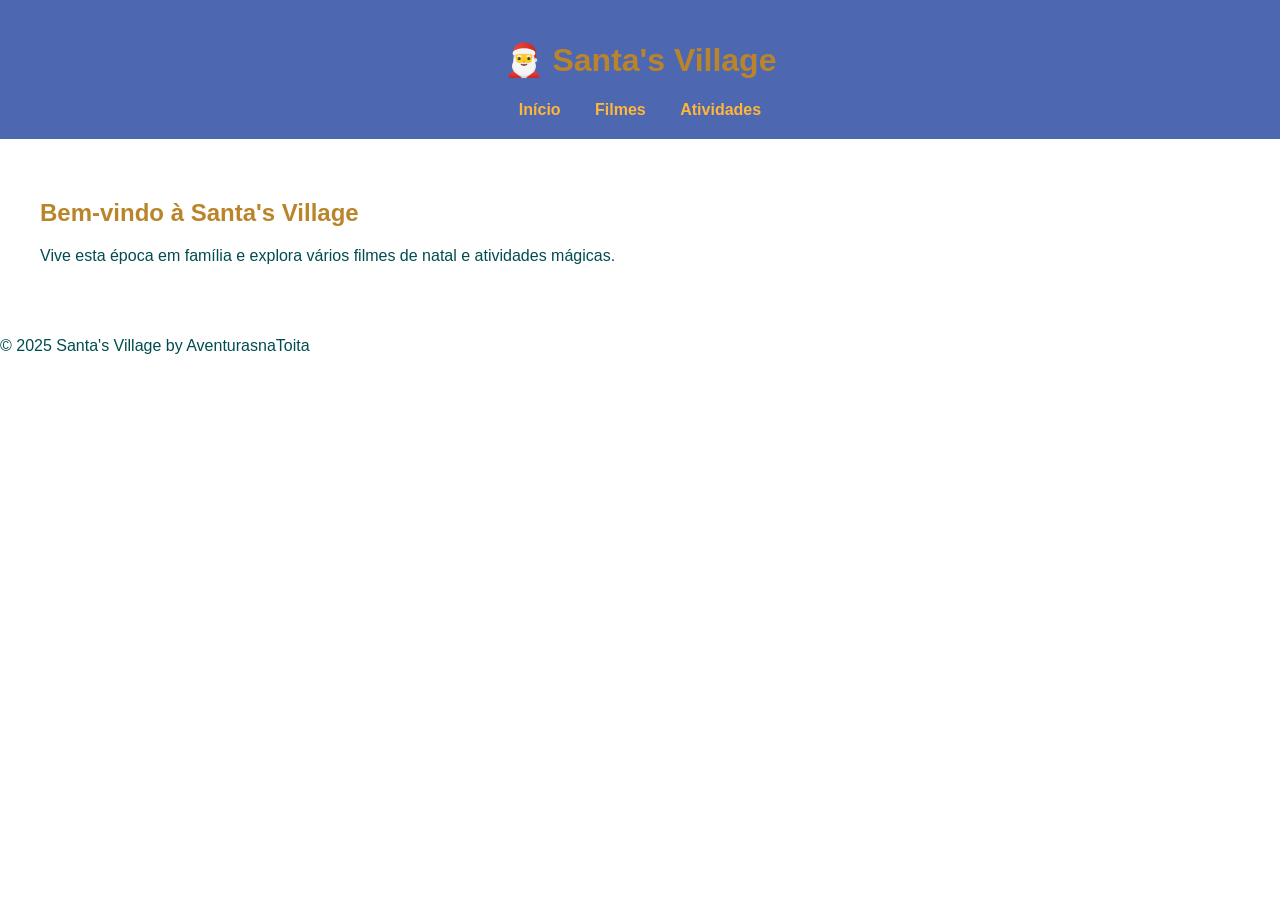
==== commit 6668d0ec: "index.html" ====
--- a/index.html
+++ b/index.html
@@ -1,1084 +1,28 @@
 <!DOCTYPE html>
 <html lang="pt">
 <head>
-    <meta charset="UTF-8">
-    <meta name="viewport" content="width=device-width, initial-scale=1.0">
-    <title>AntPlay+</title>
-    <style>
-        :root {
-            --primary: #014c4f;
-            --dark: #000000;
-            --light: #ffb639;
-            --gray: #ffffff;
-            --dark-gray: #2f2f2f;
-        }
-        
-        * {
-            margin: 0;
-            padding: 0;
-            box-sizing: border-box;
-            font-family: 'Montserrat', Arial, sans-serif;
-        }
-        
-        body {
-            background-color: var(--primary);
-            color: var(--light);
-            line-height: 1.6;
-        }
-        
-        a {
-            text-decoration: none;
-            color: inherit;
-        }
-        
-        button {
-            cursor: pointer;
-            border: none;
-            outline: none;
-        }
-        
-        .container {
-            width: 90%;
-            max-width: 1200px;
-            margin: 0 auto;
-            padding: 0 20px;
-        }
-        
-        /* Header */
-        header {
-            background-color: rgba(20, 20, 20, 0.9);
-            position: fixed;
-            top: 0;
-            left: 0;
-            width: 100%;
-            z-index: 1000;
-            padding: 15px 0;
-        }
-        
-        .header-content {
-            display: flex;
-            justify-content: space-between;
-            align-items: center;
-        }
-        
-        .logo {
-            font-size: 28px;
-            font-weight: bold;
-            color: var(--light);
-        }
-        
-        nav ul {
-            display: flex;
-            list-style: none;
-        }
-        
-        nav ul li {
-            margin-left: 20px;
-        }
-        
-        nav ul li a {
-            font-size: 16px;
-            transition: color 0.3s;
-        }
-        
-        nav ul li a:hover {
-            color: var(--light);
-        }
-        
-        /* Hero Section */
-        .hero {
-            height: 80vh;
-            background: linear-gradient(rgba(0, 0, 0, 0.7), rgba(0, 0, 0, 0.7)), 
-                        url('https://images.unsplash.com/photo-1489599809505-7ed0abfe5343?ixlib=rb-4.0.3&auto=format&fit=crop&w=1920&q=80') no-repeat center center/cover;
-            display: flex;
-            align-items: center;
-            margin-top: 60px;
-        }
-        
-        .hero-content {
-            max-width: 600px;
-        }
-        
-        .hero h1 {
-            font-size: 48px;
-            margin-bottom: 20px;
-            color: var(--light);
-        }
-        
-        .hero p {
-            font-size: 18px;
-            margin-bottom: 30px;
-            color: var(--gray);
-        }
-        
-        .btn {
-            display: inline-block;
-            background-color: var(--light);
-            color: var(--dark);
-            padding: 12px 24px;
-            border-radius: 4px;
-            font-size: 16px;
-            font-weight: bold;
-            transition: all 0.3s;
-        }
-        
-        .btn:hover {
-            background-color: #e6a02e;
-            transform: translateY(-2px);
-        }
-        
-        /* Content Sections */
-        section {
-            padding: 50px 0;
-        }
-        
-        .section-title {
-            font-size: 24px;
-            margin-bottom: 20px;
-            border-left: 4px solid var(--light);
-            padding-left: 10px;
-            color: var(--light);
-        }
-        
-        .content-grid {
-            display: grid;
-            grid-template-columns: repeat(auto-fill, minmax(200px, 1fr));
-            gap: 20px;
-        }
-        
-        .content-card {
-            background-color: var(--dark-gray);
-            border-radius: 8px;
-            overflow: hidden;
-            transition: transform 0.3s, box-shadow 0.3s;
-            border: 1px solid rgba(255, 255, 255, 0.1);
-        }
-        
-        .content-card:hover {
-            transform: scale(1.05);
-            box-shadow: 0 10px 20px rgba(0, 0, 0, 0.3);
-        }
-        
-        .content-card img {
-            width: 100%;
-            height: 300px;
-            object-fit: cover;
-        }
-        
-        .content-info {
-            padding: 15px;
-        }
-        
-        .content-info h3 {
-            font-size: 16px;
-            margin-bottom: 5px;
-            color: var(--light);
-        }
-        
-        .content-info p {
-            font-size: 14px;
-            color: var(--gray);
-        }
-        
-        /* Footer */
-        footer {
-            background-color: #000;
-            padding: 40px 0;
-            text-align: center;
-            border-top: 2px solid var(--light);
-        }
-        
-        .footer-links {
-            display: flex;
-            justify-content: center;
-            flex-wrap: wrap;
-            margin-bottom: 20px;
-            gap: 20px;
-        }
-        
-        .footer-links a {
-            color: var(--gray);
-            transition: color 0.3s;
-        }
-        
-        .footer-links a:hover {
-            color: var(--light);
-        }
-        
-        .copyright {
-            color: var(--gray);
-            font-size: 14px;
-        }
-        
-        /* Movie Details Page */
-        .movie-details {
-            margin-top: 80px;
-            padding: 40px 0;
-            min-height: calc(100vh - 80px);
-        }
-        
-        .movie-header {
-            display: flex;
-            gap: 30px;
-            margin-bottom: 30px;
-        }
-        
-        .movie-poster {
-            flex: 0 0 300px;
-        }
-        
-        .movie-poster img {
-            width: 100%;
-            border-radius: 8px;
-            box-shadow: 0 10px 30px rgba(0, 0, 0, 0.5);
-        }
-        
-        .movie-info {
-            flex: 1;
-        }
-        
-        .movie-info h1 {
-            font-size: 36px;
-            margin-bottom: 10px;
-            color: var(--light);
-        }
-        
-        .movie-meta {
-            display: flex;
-            gap: 15px;
-            margin-bottom: 20px;
-            color: var(--gray);
-            flex-wrap: wrap;
-        }
-        
-        .movie-meta span {
-            background: rgba(255, 255, 255, 0.1);
-            padding: 4px 8px;
-            border-radius: 4px;
-        }
-        
-        .movie-description {
-            margin-bottom: 30px;
-            line-height: 1.8;
-            color: var(--gray);
-            font-size: 16px;
-        }
-        
-        .progress-bar {
-            width: 100%;
-            height: 6px;
-            background-color: var(--dark-gray);
-            border-radius: 3px;
-            margin-bottom: 10px;
-            overflow: hidden;
-        }
-        
-        .progress {
-            height: 100%;
-            background-color: var(--light);
-            transition: width 0.3s;
-        }
-        
-        .progress-text {
-            font-size: 14px;
-            color: var(--gray);
-            margin-bottom: 20px;
-        }
-        
-        /* Player */
-        .player-container {
-            position: fixed;
-            top: 0;
-            left: 0;
-            width: 100%;
-            height: 100%;
-            background-color: #000;
-            z-index: 2000;
-            display: none;
-        }
-        
-        .player-header {
-            position: absolute;
-            top: 0;
-            left: 0;
-            width: 100%;
-            padding: 20px;
-            display: flex;
-            justify-content: space-between;
-            align-items: center;
-            background: linear-gradient(to bottom, rgba(0,0,0,0.7), transparent);
-            z-index: 10;
-            transition: opacity 0.3s;
-        }
-        
-        .player-close {
-            background: none;
-            color: white;
-            font-size: 24px;
-            padding: 10px;
-            border-radius: 50%;
-            transition: background-color 0.3s;
-        }
-        
-        .player-close:hover {
-            background-color: rgba(255, 255, 255, 0.1);
-        }
-        
-        .player-video {
-            width: 100%;
-            height: 100%;
-            object-fit: contain;
-        }
-        
-        .player-controls {
-            position: absolute;
-            bottom: 0;
-            left: 0;
-            width: 100%;
-            padding: 20px;
-            background: linear-gradient(to top, rgba(0,0,0,0.7), transparent);
-            display: flex;
-            flex-direction: column;
-            gap: 10px;
-            z-index: 10;
-            transition: opacity 0.3s;
-        }
-        
-        .progress-controls {
-            display: flex;
-            align-items: center;
-            gap: 10px;
-        }
-        
-        .time-display {
-            color: white;
-            font-size: 14px;
-            min-width: 100px;
-        }
-        
-        #progress-bar {
-            flex: 1;
-            height: 6px;
-            background: rgba(255, 255, 255, 0.3);
-            border-radius: 3px;
-            outline: none;
-            cursor: pointer;
-        }
-        
-        #progress-bar::-webkit-slider-thumb {
-            appearance: none;
-            width: 16px;
-            height: 16px;
-            border-radius: 50%;
-            background: var(--light);
-            cursor: pointer;
-        }
-        
-        .player-buttons {
-            display: flex;
-            gap: 15px;
-            align-items: center;
-            flex-wrap: wrap;
-        }
-        
-        .player-btn {
-            background: rgba(255, 255, 255, 0.2);
-            color: white;
-            font-size: 18px;
-            padding: 8px 12px;
-            border-radius: 4px;
-            transition: background-color 0.3s;
-        }
-        
-        .player-btn:hover {
-            background: rgba(255, 255, 255, 0.3);
-        }
-        
-        .quality-selector, .subtitle-selector {
-            background: rgba(255, 255, 255, 0.2);
-            color: white;
-            border: none;
-            padding: 8px 12px;
-            border-radius: 4px;
-            cursor: pointer;
-        }
-        
-        .quality-selector option, .subtitle-selector option {
-            background: #333;
-            color: white;
-        }
-        
-        /* Loading State */
-        .loading {
-            display: flex;
-            justify-content: center;
-            align-items: center;
-            height: 200px;
-            font-size: 18px;
-            color: var(--gray);
-        }
-        
-        /* Responsive */
-        @media (max-width: 768px) {
-            .movie-header {
-                flex-direction: column;
-            }
-            
-            .movie-poster {
-                flex: 0 0 auto;
-                max-width: 300px;
-                margin: 0 auto;
-            }
-            
-            .hero h1 {
-                font-size: 36px;
-            }
-            
-            .content-grid {
-                grid-template-columns: repeat(auto-fill, minmax(150px, 1fr));
-            }
-            
-            .player-buttons {
-                gap: 10px;
-            }
-            
-            .player-btn, .quality-selector, .subtitle-selector {
-                font-size: 14px;
-                padding: 6px 8px;
-            }
-            
-            .header-content {
-                flex-direction: column;
-                gap: 10px;
-            }
-            
-            nav ul {
-                gap: 10px;
-            }
-            
-            nav ul li {
-                margin-left: 0;
-            }
-        }
-    </style>
+  <meta charset="UTF-8">
+  <title>Início - Santa's Village</title>
+  <link rel="stylesheet" href="/style.css">
+  <link rel="icon" type="image/png" href="/favicon.png">
 </head>
 <body>
-    <!-- Header -->
-    <header>
-        <div class="container header-content">
-            <a href="#" class="logo">ANTPLAY+</a>
-            <nav>
-                <ul>
-                    <li><a href="#inicio">Início</a></li>
-                    <li><a href="#filmes">Filmes</a></li>
-                    <li><a href="#cartaz">Cartaz de Natal</a></li>
-                </ul>
-            </nav>
-        </div>
-    </header>
+  <header>
+    <h1>🎅 Santa's Village</h1>
+    <nav>
+      <a href="/inicio">Início</a>
+      <a href="/filmes">Filmes</a>
+      <a href="/atividades">Atividades</a>
+    </nav>
+  </header>
 
-    <!-- Main Content -->
-    <main id="main-content">
-        <!-- Home Page -->
-        <section class="hero" id="inicio">
-            <div class="container hero-content">
-                <h1>Filmes, séries e muito mais.</h1>
-                <p>O melhor streaming gratuito, e sem anúncios.</p>
-                <a href="#filmes" class="btn">Explora o Catálogo</a>
-            </div>
-        </section>
+  <main>
+    <h2>Bem-vindo à Santa's Village</h2>
+    <p>Vive esta época em família e explora vários filmes de natal e atividades mágicas.</p>
+  </main>
 
-        <section id="filmes">
-            <div class="container">
-                <h2 class="section-title">Em Destaque</h2>
-                <div class="content-grid" id="featured-content">
-                    <div class="loading">A carregar conteúdos...</div>
-                </div>
-            </div>
-        </section>
-
-        <section>
-            <div class="container">
-                <h2 class="section-title">Novos Lançamentos</h2>
-                <div class="content-grid" id="new-releases">
-                    <div class="loading">A carregar conteúdos...</div>
-                </div>
-            </div>
-        </section>
-
-        <section id="cartaz">
-            <div class="container">
-                <h2 class="section-title">Cartaz de Natal</h2>
-                <div class="content-grid" id="christmas-content">
-                    <div class="loading">A carregar conteúdos de Natal...</div>
-                </div>
-            </div>
-        </section>
-    </main>
-
-    <!-- Footer -->
-    <footer>
-        <div class="container">
-            <div class="footer-links">
-                <a href="#">Perguntas Frequentes</a>
-                <a href="#">Ajuda</a>
-                <a href="#">Termos de Utilização</a>
-                <a href="#">Privacidade</a>
-                <a href="#">Preferências de Cookies</a>
-                <a href="#">Informações Corporativas</a>
-            </div>
-            <p class="copyright">© 2025 AntPlay+. Todos os direitos reservados.</p>
-        </div>
-    </footer>
-
-    <!-- Movie Details Page (hidden by default) -->
-    <div id="movie-details-page" style="display: none;">
-        <section class="movie-details">
-            <div class="container">
-                <div class="movie-header">
-                    <div class="movie-poster">
-                        <img id="detail-poster" src="" alt="Movie Poster">
-                    </div>
-                    <div class="movie-info">
-                        <h1 id="detail-title">Título do Filme</h1>
-                        <div class="movie-meta">
-                            <span id="detail-year">2023</span>
-                            <span id="detail-genre">Ação, Aventura</span>
-                            <span id="detail-duration">120 min</span>
-                        </div>
-                        <p class="movie-description" id="detail-description">
-                            Descrição do filme será carregada aqui.
-                        </p>
-                        <div class="progress-bar">
-                            <div class="progress" id="detail-progress"></div>
-                        </div>
-                        <p class="progress-text" id="detail-progress-text">Ainda não viste este filme.</p>
-                        <button class="btn" id="play-btn">Reproduzir</button>
-                        <button class="btn" style="background-color: var(--dark-gray); color: var(--light); margin-left: 10px;" onclick="goBack()">Voltar</button>
-                    </div>
-                </div>
-            </div>
-        </section>
-    </div>
-
-    <!-- Video Player -->
-    <div class="player-container" id="player-container">
-        <div class="player-header">
-            <span id="player-title">Título do Filme</span>
-            <button class="player-close" id="player-close">✕</button>
-        </div>
-        <video class="player-video" id="player-video">
-            <source src="" type="video/mp4">
-            O teu navegador não suporta o elemento de vídeo.
-        </video>
-        <div class="player-controls">
-            <div class="progress-controls">
-                <span class="time-display" id="current-time">0:00</span>
-                <input type="range" id="progress-bar" min="0" max="100" value="0">
-                <span class="time-display" id="total-time">0:00</span>
-            </div>
-            <div class="player-buttons">
-                <button class="player-btn" id="rewind-btn">⏪ 10s</button>
-                <button class="player-btn" id="play-pause-btn">⏸️</button>
-                <button class="player-btn" id="forward-btn">⏩ 10s</button>
-                <select class="quality-selector" id="quality-selector">
-                    <option value="auto">Auto</option>
-                    <option value="1080">1080p</option>
-                    <option value="720">720p</option>
-                    <option value="480">480p</option>
-                </select>
-                <select class="subtitle-selector" id="subtitle-selector">
-                    <option value="off">Sem legendas</option>
-                    <option value="pt">Português</option>
-                    <option value="en">Inglês</option>
-                    <option value="es">Espanhol</option>
-                </select>
-                <button class="player-btn" id="fullscreen-btn">⛶</button>
-            </div>
-        </div>
-    </div>
-
-    <script>
-        // Sample movie data
-        const movies = [
-            {
-                id: 1,
-                title: "Aventura Espacial",
-                year: 2023,
-                genre: "Ficção Científica, Aventura",
-                duration: "128 min",
-                description: "Em um futuro distante, uma equipe de exploradores espaciais descobre um planeta habitável, mas logo percebem que não estão sozinhos.",
-                poster: "https://images.unsplash.com/photo-1446776653964-20c1d3a81b06?ixlib=rb-4.0.3&auto=format&fit=crop&w=300&q=80",
-                video: "https://commondatastorage.googleapis.com/gtv-videos-bucket/sample/BigBuckBunny.mp4",
-                progress: 0,
-                featured: true,
-                christmas: false
-            },
-            {
-                id: 2,
-                title: "O Mistério do Tempo",
-                year: 2022,
-                genre: "Drama, Mistério",
-                duration: "115 min",
-                description: "Um cientista descobre uma maneira de viajar no tempo, mas suas ações têm consequências imprevistas que ameaçam a realidade.",
-                poster: "https://images.unsplash.com/photo-1534447677768-be436bb09401?ixlib=rb-4.0.3&auto=format&fit=crop&w=300&q=80",
-                video: "https://commondatastorage.googleapis.com/gtv-videos-bucket/sample/ElephantsDream.mp4",
-                progress: 0,
-                featured: true,
-                christmas: false
-            },
-            {
-                id: 3,
-                title: "Heróis Urbanos",
-                year: 2023,
-                genre: "Ação, Aventura",
-                duration: "142 min",
-                description: "Um grupo de cidadãos comuns desenvolve habilidades especiais e deve unir forças para salvar a cidade de uma ameaça iminente.",
-                poster: "https://images.unsplash.com/photo-1485846234645-a62644f84728?ixlib=rb-4.0.3&auto=format&fit=crop&w=300&q=80",
-                video: "https://commondatastorage.googleapis.com/gtv-videos-bucket/sample/ForBiggerBlazes.mp4",
-                progress: 0,
-                featured: false,
-                christmas: false
-            },
-            {
-                id: 4,
-                title: "Amores Cruzados",
-                year: 2021,
-                genre: "Romance, Drama",
-                duration: "98 min",
-                description: "Histórias de amor entrelaçadas em uma pequena cidade, onde os destinos de várias pessoas se cruzam de maneiras inesperadas.",
-                poster: "https://images.unsplash.com/photo-1478720568477-828d9a8787e3?ixlib=rb-4.0.3&auto=format&fit=crop&w=300&q=80",
-                video: "https://commondatastorage.googleapis.com/gtv-videos-bucket/sample/ForBiggerEscapes.mp4",
-                progress: 0,
-                featured: false,
-                christmas: false
-            },
-            {
-                id: 5,
-                title: "Milagre de Natal",
-                year: 2024,
-                genre: "Família, Natal",
-                duration: "95 min",
-                description: "Uma história comovente sobre a magia do Natal que transforma a vida de uma pequena comunidade.",
-                poster: "https://images.unsplash.com/photo-1574473329664-001fe4687d3e?ixlib=rb-4.0.3&auto=format&fit=crop&w=300&q=80",
-                video: "https://commondatastorage.googleapis.com/gtv-videos-bucket/sample/ForBiggerFun.mp4",
-                progress: 0,
-                featured: true,
-                christmas: true
-            },
-            {
-                id: 6,
-                title: "Noite Feliz",
-                year: 2023,
-                genre: "Comédia, Natal",
-                duration: "88 min",
-                description: "Uma família disfuncional se reúne para o Natal e situações hilariantes acontecem.",
-                poster: "https://images.unsplash.com/photo-1548358328-0b7c8bd90e6c?ixlib=rb-4.0.3&auto=format&fit=crop&w=300&q=80",
-                video: "https://commondatastorage.googleapis.com/gtv-videos-bucket/sample/ForBiggerJoyrides.mp4",
-                progress: 0,
-                featured: false,
-                christmas: true
-            }
-        ];
-
-        // Initialize the app
-        document.addEventListener('DOMContentLoaded', function() {
-            console.log('AntPlay+ inicializado');
-            // Load movie progress from localStorage
-            loadMovieProgress();
-            
-            // Render content on home page
-            renderFeaturedContent();
-            renderNewReleases();
-            renderChristmasContent();
-            
-            // Set up event listeners
-            setupEventListeners();
-            
-            // Smooth scrolling for anchor links
-            setupSmoothScrolling();
-        });
-
-        // Smooth scrolling
-        function setupSmoothScrolling() {
-            document.querySelectorAll('a[href^="#"]').forEach(anchor => {
-                anchor.addEventListener('click', function (e) {
-                    e.preventDefault();
-                    const target = document.querySelector(this.getAttribute('href'));
-                    if (target) {
-                        target.scrollIntoView({
-                            behavior: 'smooth',
-                            block: 'start'
-                        });
-                    }
-                });
-            });
-        }
-
-        // Load movie progress from localStorage
-        function loadMovieProgress() {
-            try {
-                const savedProgress = localStorage.getItem('antplay_movie_progress');
-                if (savedProgress) {
-                    const progressData = JSON.parse(savedProgress);
-                    movies.forEach(movie => {
-                        if (progressData[movie.id]) {
-                            movie.progress = progressData[movie.id];
-                        }
-                    });
-                }
-            } catch (error) {
-                console.log('Erro ao carregar progresso:', error);
-            }
-        }
-
-        // Save movie progress to localStorage
-        function saveMovieProgress(movieId, progress) {
-            try {
-                let progressData = JSON.parse(localStorage.getItem('antplay_movie_progress') || '{}');
-                progressData[movieId] = progress;
-                localStorage.setItem('antplay_movie_progress', JSON.stringify(progressData));
-            } catch (error) {
-                console.log('Erro ao salvar progresso:', error);
-            }
-        }
-
-        // Render featured content
-        function renderFeaturedContent() {
-            const featuredContainer = document.getElementById('featured-content');
-            if (!featuredContainer) return;
-            
-            // Get featured movies
-            const featuredMovies = movies.filter(movie => movie.featured);
-            
-            featuredContainer.innerHTML = '';
-            
-            if (featuredMovies.length === 0) {
-                featuredContainer.innerHTML = '<div class="loading">Nenhum conteúdo em destaque</div>';
-                return;
-            }
-            
-            featuredMovies.forEach(movie => {
-                const progressPercent = movie.progress;
-                
-                const movieCard = document.createElement('div');
-                movieCard.className = 'content-card';
-                movieCard.innerHTML = `
-                    <img src="${movie.poster}" alt="${movie.title}" loading="lazy">
-                    <div class="content-info">
-                        <h3>${movie.title}</h3>
-                        <p>${movie.year} • ${movie.genre.split(',')[0]}</p>
-                        ${progressPercent > 0 ? `
-                            <div class="progress-bar" style="margin-top: 10px;">
-                                <div class="progress" style="width: ${progressPercent}%"></div>
-                            </div>
-                        ` : ''}
-                    </div>
-                `;
-                movieCard.addEventListener('click', () => showMovieDetails(movie.id));
-                featuredContainer.appendChild(movieCard);
-            });
-        }
-
-        // Render new releases
-        function renderNewReleases() {
-            const newReleasesContainer = document.getElementById('new-releases');
-            if (!newReleasesContainer) return;
-            
-            // Get all non-Christmas movies as new releases
-            const newReleases = movies.filter(movie => !movie.christmas);
-            
-            newReleasesContainer.innerHTML = '';
-            
-            newReleases.forEach(movie => {
-                const progressPercent = movie.progress;
-                
-                const movieCard = document.createElement('div');
-                movieCard.className = 'content-card';
-                movieCard.innerHTML = `
-                    <img src="${movie.poster}" alt="${movie.title}" loading="lazy">
-                    <div class="content-info">
-                        <h3>${movie.title}</h3>
-                        <p>${movie.year} • ${movie.genre.split(',')[0]}</p>
-                        ${progressPercent > 0 ? `
-                            <div class="progress-bar" style="margin-top: 10px;">
-                                <div class="progress" style="width: ${progressPercent}%"></div>
-                            </div>
-                        ` : ''}
-                    </div>
-                `;
-                movieCard.addEventListener('click', () => showMovieDetails(movie.id));
-                newReleasesContainer.appendChild(movieCard);
-            });
-        }
-
-        // Render Christmas content
-        function renderChristmasContent() {
-            const christmasContainer = document.getElementById('christmas-content');
-            if (!christmasContainer) return;
-            
-            // Get Christmas movies
-            const christmasMovies = movies.filter(movie => movie.christmas);
-            
-            christmasContainer.innerHTML = '';
-            
-            if (christmasMovies.length === 0) {
-                christmasContainer.innerHTML = '<div class="loading">Nenhum conteúdo de Natal disponível</div>';
-                return;
-            }
-            
-            christmasMovies.forEach(movie => {
-                const progressPercent = movie.progress;
-                
-                const movieCard = document.createElement('div');
-                movieCard.className = 'content-card';
-                movieCard.innerHTML = `
-                    <img src="${movie.poster}" alt="${movie.title}" loading="lazy">
-                    <div class="content-info">
-                        <h3>${movie.title}</h3>
-                        <p>${movie.year} • ${movie.genre.split(',')[0]}</p>
-                        ${progressPercent > 0 ? `
-                            <div class="progress-bar" style="margin-top: 10px;">
-                                <div class="progress" style="width: ${progressPercent}%"></div>
-                            </div>
-                        ` : ''}
-                    </div>
-                `;
-                movieCard.addEventListener('click', () => showMovieDetails(movie.id));
-                christmasContainer.appendChild(movieCard);
-            });
-        }
-
-        // Show movie details
-        function showMovieDetails(movieId) {
-            const movie = movies.find(m => m.id === movieId);
-            if (!movie) return;
-            
-            // Hide main content
-            document.querySelector('main').style.display = 'none';
-            document.querySelector('footer').style.display = 'none';
-            
-            // Show movie details
-            const movieDetailsPage = document.getElementById('movie-details-page');
-            movieDetailsPage.style.display = 'block';
-            
-            // Populate movie details
-            document.getElementById('detail-poster').src = movie.poster;
-            document.getElementById('detail-title').textContent = movie.title;
-            document.getElementById('detail-year').textContent = movie.year;
-            document.getElementById('detail-genre').textContent = movie.genre;
-            document.getElementById('detail-duration').textContent = movie.duration;
-            document.getElementById('detail-description').textContent = movie.description;
-            
-            // Update progress
-            const progressPercent = movie.progress;
-            document.getElementById('detail-progress').style.width = `${progressPercent}%`;
-            
-            if (movie.progress > 0) {
-                document.getElementById('detail-progress-text').textContent = 
-                    `Já viste ${Math.round(movie.progress)}% deste filme.`;
-            } else {
-                document.getElementById('detail-progress-text').textContent = 
-                    'Ainda não viste este filme.';
-            }
-            
-            // Set up play button
-            document.getElementById('play-btn').onclick = () => playMovie(movie);
-        }
-
-        // Go back to previous page
-        function goBack() {
-            document.getElementById('movie-details-page').style.display = 'none';
-            document.querySelector('main').style.display = 'block';
-            document.querySelector('footer').style.display = 'block';
-            
-            // Re-render content to update progress
-            renderFeaturedContent();
-            renderNewReleases();
-            renderChristmasContent();
-        }
-
-        // Play movie
-        function playMovie(movie) {
-            const playerContainer = document.getElementById('player-container');
-            const playerVideo = document.getElementById('player-video');
-            
-            // Set video source
-            playerVideo.src = movie.video;
-            
-            // Set title
-            document.getElementById('player-title').textContent = movie.title;
-            
-            // Show player
-            playerContainer.style.display = 'block';
-            
-            // Play video
-            playerVideo.play().catch(error => {
-                console.log('Erro ao reproduzir vídeo:', error);
-                alert('Erro ao carregar o vídeo. Verifica a ligação à internet.');
-            });
-            
-            // Set up progress tracking
-            playerVideo.ontimeupdate = () => {
-                if (playerVideo.duration) {
-                    const progress = (playerVideo.currentTime / playerVideo.duration) * 100;
-                    document.getElementById('progress-bar').value = progress;
-                    document.getElementById('current-time').textContent = formatTime(playerVideo.currentTime);
-                    document.getElementById('total-time').textContent = formatTime(playerVideo.duration);
-                    
-                    // Save progress every 5 seconds
-                    if (Math.floor(playerVideo.currentTime) % 5 === 0) {
-                        saveMovieProgress(movie.id, progress);
-                        movie.progress = progress;
-                    }
-                }
-            };
-            
-            // Handle video end
-            playerVideo.onended = () => {
-                saveMovieProgress(movie.id, 100);
-                movie.progress = 100;
-            };
-        }
-
-        // Format time (seconds to MM:SS)
-        function formatTime(seconds) {
-            if (isNaN(seconds)) return "0:00";
-            const mins = Math.floor(seconds / 60);
-            const secs = Math.floor(seconds % 60);
-            return `${mins}:${secs < 10 ? '0' : ''}${secs}`;
-        }
-
-        // Set up event listeners
-        function setupEventListeners() {
-            // Player controls
-            document.getElementById('player-close').addEventListener('click', closePlayer);
-            document.getElementById('play-pause-btn').addEventListener('click', togglePlayPause);
-            document.getElementById('rewind-btn').addEventListener('click', rewind);
-            document.getElementById('forward-btn').addEventListener('click', forward);
-            document.getElementById('progress-bar').addEventListener('input', seek);
-            document.getElementById('fullscreen-btn').addEventListener('click', toggleFullscreen);
-            
-            // Quality selector
-            document.getElementById('quality-selector').addEventListener('change', changeQuality);
-            
-            // Subtitle selector
-            document.getElementById('subtitle-selector').addEventListener('change', toggleSubtitles);
-            
-            // Video events
-            const playerVideo = document.getElementById('player-video');
-            playerVideo.addEventListener('click', togglePlayPause);
-            
-            // Hide controls when mouse is not moving
-            let controlsTimeout;
-            playerVideo.addEventListener('mousemove', () => {
-                const controls = document.querySelector('.player-controls');
-                const header = document.querySelector('.player-header');
-                if (controls && header) {
-                    controls.style.opacity = '1';
-                    header.style.opacity = '1';
-                    clearTimeout(controlsTimeout);
-                    controlsTimeout = setTimeout(() => {
-                        controls.style.opacity = '0';
-                        header.style.opacity = '0';
-                    }, 3000);
-                }
-            });
-        }
-
-        // Close player
-        function closePlayer() {
-            const playerContainer = document.getElementById('player-container');
-            const playerVideo = document.getElementById('player-video');
-            
-            playerVideo.pause();
-            playerContainer.style.display = 'none';
-            
-            // Update progress displays
-            renderFeaturedContent();
-            renderNewReleases();
-            renderChristmasContent();
-        }
-
-        // Toggle play/pause
-        function togglePlayPause() {
-            const playerVideo = document.getElementById('player-video');
-            const playPauseBtn = document.getElementById('play-pause-btn');
-            
-            if (playerVideo.paused) {
-                playerVideo.play();
-                playPauseBtn.textContent = '⏸️';
-            } else {
-                playerVideo.pause();
-                playPauseBtn.textContent = '▶️';
-            }
-        }
-
-        // Rewind 10 seconds
-        function rewind() {
-            const playerVideo = document.getElementById('player-video');
-            playerVideo.currentTime = Math.max(0, playerVideo.currentTime - 10);
-        }
-
-        // Forward 10 seconds
-        function forward() {
-            const playerVideo = document.getElementById('player-video');
-            playerVideo.currentTime = Math.min(playerVideo.duration, playerVideo.currentTime + 10);
-        }
-
-        // Seek to specific time
-        function seek() {
-            const playerVideo = document.getElementById('player-video');
-            const progressBar = document.getElementById('progress-bar');
-            if (playerVideo.duration) {
-                playerVideo.currentTime = (progressBar.value / 100) * playerVideo.duration;
-            }
-        }
-
-        // Toggle fullscreen
-        function toggleFullscreen() {
-            const playerContainer = document.getElementById('player-container');
-            
-            if (!document.fullscreenElement) {
-                if (playerContainer.requestFullscreen) {
-                    playerContainer.requestFullscreen();
-                } else if (playerContainer.mozRequestFullScreen) {
-                    playerContainer.mozRequestFullScreen();
-                } else if (playerContainer.webkitRequestFullscreen) {
-                    playerContainer.webkitRequestFullscreen();
-                } else if (playerContainer.msRequestFullscreen) {
-                    playerContainer.msRequestFullscreen();
-                }
-            } else {
-                if (document.exitFullscreen) {
-                    document.exitFullscreen();
-                } else if (document.mozCancelFullScreen) {
-                    document.mozCancelFullScreen();
-                } else if (document.webkitExitFullscreen) {
-                    document.webkitExitFullscreen();
-                } else if (document.msExitFullscreen) {
-                    document.msExitFullscreen();
-                }
-            }
-        }
-
-        // Change video quality (simulated)
-        function changeQuality() {
-            const qualitySelector = document.getElementById('quality-selector');
-            console.log(`Qualidade alterada para ${qualitySelector.value}`);
-            // In a real implementation, this would change the video source
-        }
-
-        // Toggle subtitles (simulated)
-        function toggleSubtitles() {
-            const subtitleSelector = document.getElementById('subtitle-selector');
-            if (subtitleSelector.value === 'off') {
-                console.log('Legendas desativadas');
-            } else {
-                console.log(`Legendas ativadas: ${subtitleSelector.value}`);
-            }
-            // In a real implementation, this would toggle subtitle tracks
-        }
-    </script>
+  <footer>
+    <p>© 2025 Santa's Village by AventurasnaToita</p>
+  </footer>
 </body>
 </html>
--- a/style.css
+++ b/style.css
@@ -0,0 +1,50 @@
+body {
+  font-family: 'Arial', sans-serif;
+  background-color: #ffffff;
+  color: #014c4f;
+  margin: 0;
+  padding: 0;
+}
+
+header {
+  background-color: #4e67b1;
+  color: #ffffff;
+  padding: 20px;
+  text-align: center;
+}
+
+nav a {
+  margin: 0 15px;
+  color: #ffb639;
+  text-decoration: none;
+  font-weight: bold;
+}
+
+nav a:hover {
+  text-decoration: underline;
+}
+
+h1, h2, h3 {
+  color: #ba852a;
+}
+
+section, main {
+  padding: 40px;
+}
+
+button {
+  background-color: #ba852a;
+  color: #ffffff;
+  border: none;
+  padding: 10px 15px;
+  cursor: pointer;
+  margin-top: 10px;
+}
+
+button:hover {
+  background-color: #ffb639;
+}
+
+.filme {
+  margin-bottom: 40px;
+}
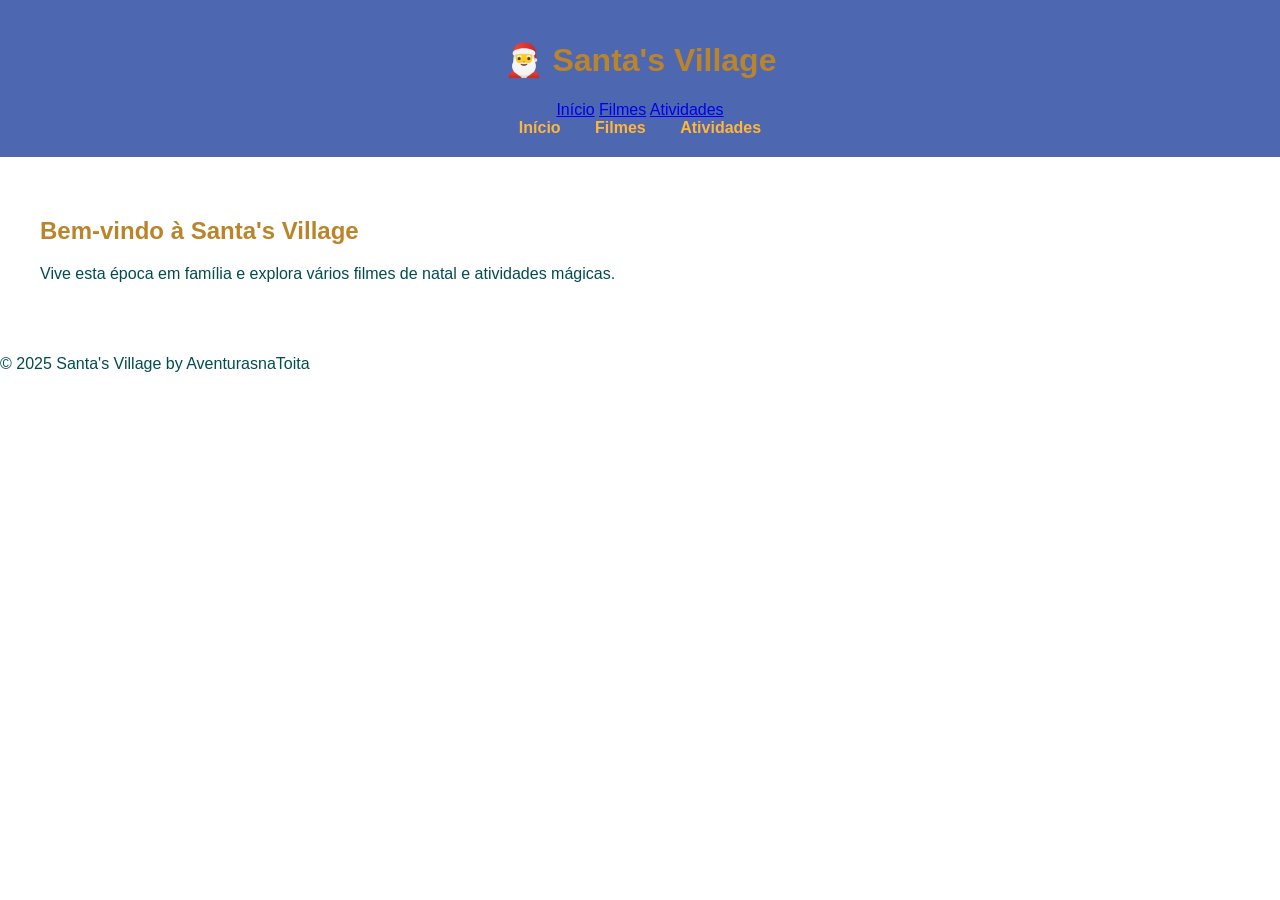
==== commit b47de49d: "index.html" ====
--- a/index.html
+++ b/index.html
@@ -9,6 +9,14 @@
 <body>
   <header>
     <h1>🎅 Santa's Village</h1>
+    <div class="topnav" id="myTopnav">
+  <a href="/inicio" class="active">Início</a>
+  <a href="/filmes">Filmes</a>
+  <a href="/atividades">Atividades</a>
+  <a href="javascript:void(0);" class="icon" onclick="myFunction()">
+    <i class="fa fa-bars"></i>
+  </a>
+  </div>
     <nav>
       <a href="/inicio">Início</a>
       <a href="/filmes">Filmes</a>
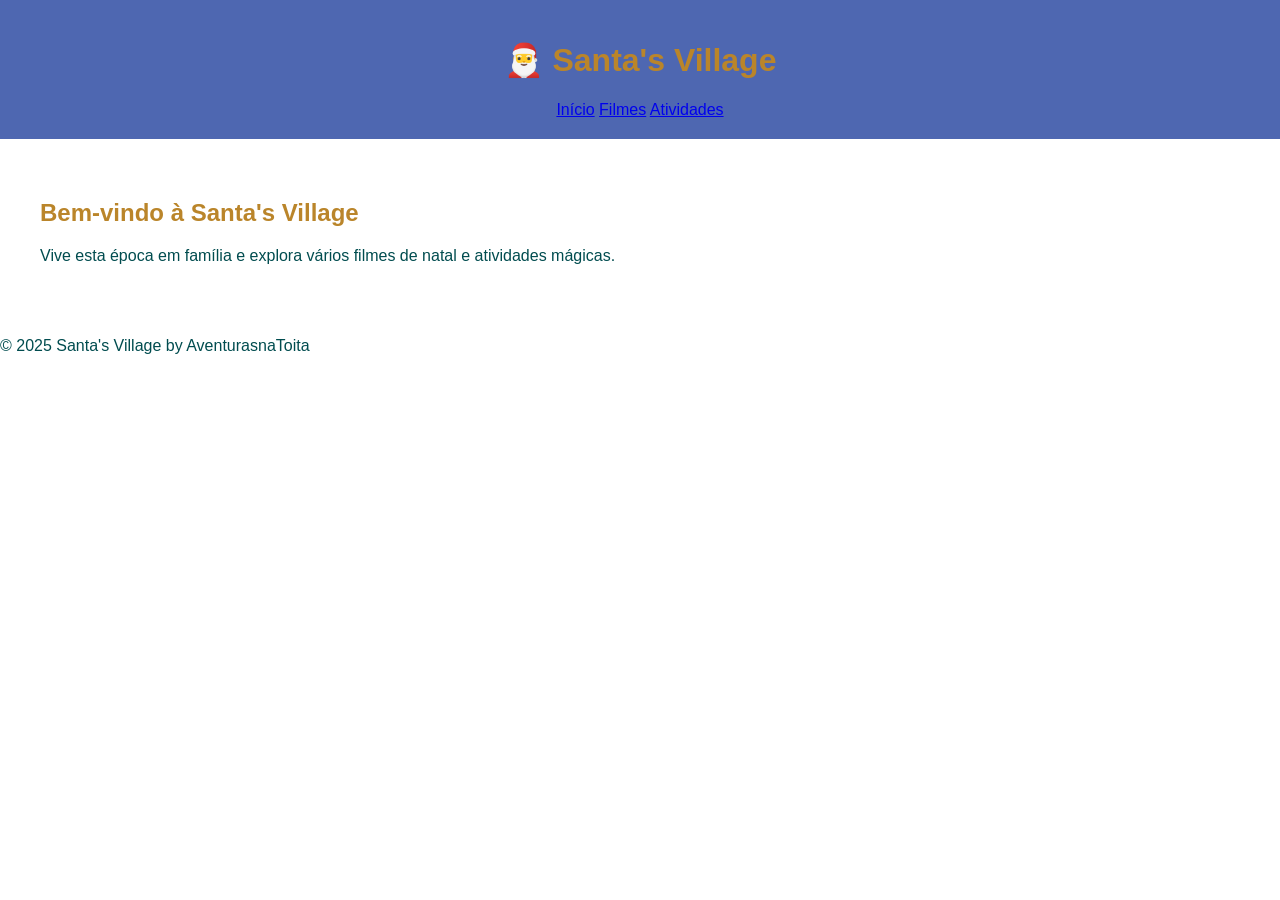
==== commit 1ac38126: "Remove navigation links from index.html Removed the navigation links from the header." ====
--- a/index.html
+++ b/index.html
@@ -17,11 +17,6 @@
     <i class="fa fa-bars"></i>
   </a>
   </div>
-    <nav>
-      <a href="/inicio">Início</a>
-      <a href="/filmes">Filmes</a>
-      <a href="/atividades">Atividades</a>
-    </nav>
   </header>
 
   <main>
